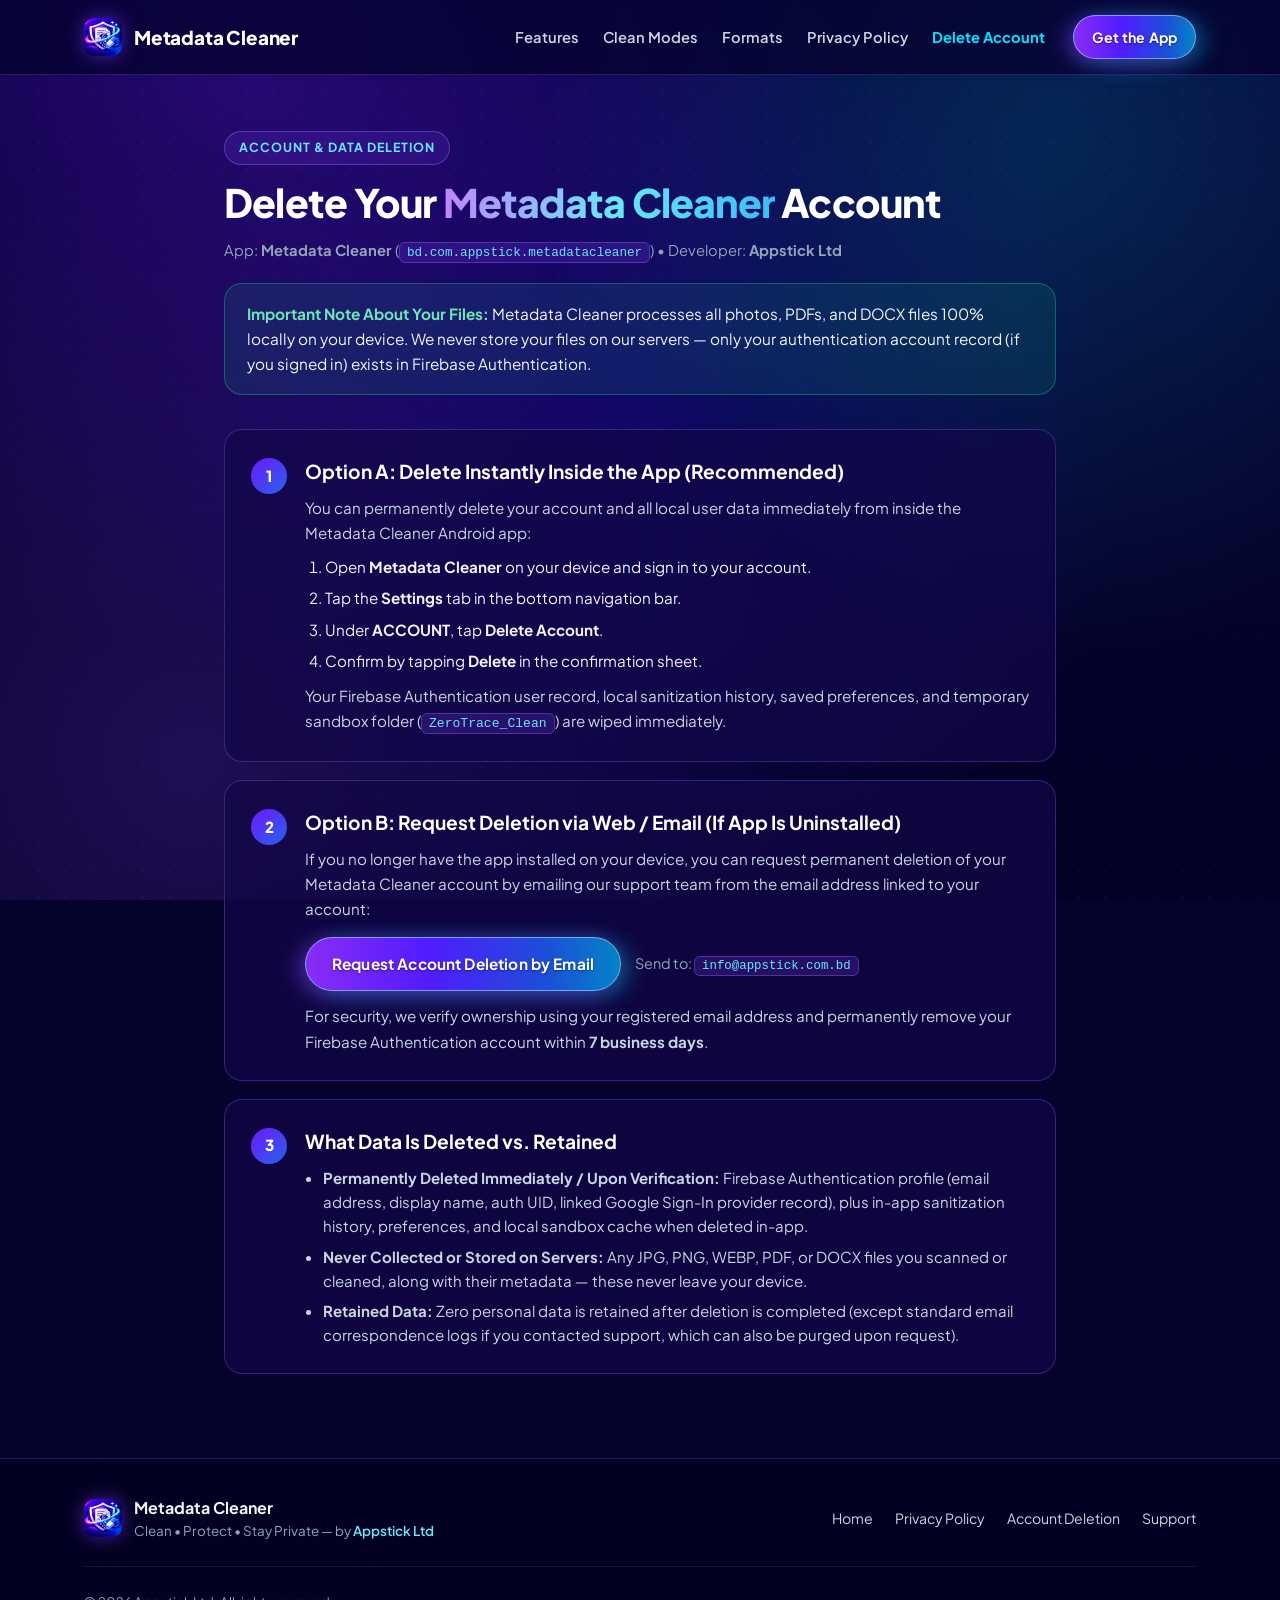
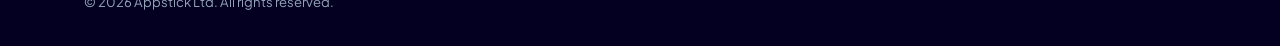
==== delete-account.html @ 5ed84d65 "feat: add privacy policy and account deletion pages to frontend" ====
<!DOCTYPE html>
<html lang="en">

<head>
  <meta charset="UTF-8" />
  <meta name="viewport" content="width=device-width, initial-scale=1.0" />
  <title>Delete Account &amp; Data — Metadata Cleaner</title>
  <meta name="description"
    content="Instructions for permanently deleting your Metadata Cleaner (bd.com.appstick.metadatacleaner) account and associated data." />
  <meta name="theme-color" content="#05022C" />
  <link rel="icon" type="image/png" href="assets/favicon.png" />
  <link rel="preconnect" href="https://fonts.googleapis.com" />
  <link rel="preconnect" href="https://fonts.gstatic.com" crossorigin />
  <link href="https://fonts.googleapis.com/css2?family=Plus+Jakarta+Sans:wght@400;500;600;700;800&display=swap"
    rel="stylesheet" />
  <link rel="stylesheet" href="styles.css" />
</head>

<body id="top">
  <!-- Header -->
  <header class="site-header">
    <div class="container nav-wrap">
      <a href="index.html" class="brand">
        <img src="assets/logo.png" alt="Metadata Cleaner logo" class="brand-logo" width="38" height="38" />
        <span>Metadata Cleaner</span>
      </a>

      <input type="checkbox" id="nav-toggle" class="nav-toggle" aria-label="Toggle navigation menu" />
      <label for="nav-toggle" class="nav-toggle-btn" aria-label="Toggle navigation menu">
        <span></span>
        <span></span>
        <span></span>
      </label>

      <nav class="nav-menu" aria-label="Primary Navigation">
        <ul class="nav-links">
          <li><a href="index.html#features">Features</a></li>
          <li><a href="index.html#modes">Clean Modes</a></li>
          <li><a href="index.html#formats">Formats</a></li>
          <li><a href="privacy.html">Privacy Policy</a></li>
          <li><a href="delete-account.html" class="nav-active">Delete Account</a></li>
        </ul>
        <a href="index.html#download" class="btn btn-primary btn-sm">Get the App</a>
      </nav>
    </div>
  </header>

  <main class="legal-page">
    <div class="container legal-container">
      <div class="legal-hero">
        <span class="eyebrow">Account &amp; Data Deletion</span>
        <h1 class="section-title">Delete Your <span class="text-gradient">Metadata Cleaner</span> Account</h1>
        <p class="legal-meta">
          App: <strong>Metadata Cleaner</strong> (<code>bd.com.appstick.metadatacleaner</code>) &bull; Developer: <strong>Appstick Ltd</strong>
        </p>
        <div class="legal-highlight">
          <strong>Important Note About Your Files:</strong>
          Metadata Cleaner processes all photos, PDFs, and DOCX files 100% locally on your device. We never store your files on our servers &mdash; only your authentication account record (if you signed in) exists in Firebase Authentication.
        </div>
      </div>

      <div class="legal-sections">
        <article class="legal-card">
          <div class="legal-num">1</div>
          <div>
            <h2>Option A: Delete Instantly Inside the App (Recommended)</h2>
            <p>You can permanently delete your account and all local user data immediately from inside the Metadata Cleaner Android app:</p>
            <ol class="legal-steps">
              <li>Open <strong>Metadata Cleaner</strong> on your device and sign in to your account.</li>
              <li>Tap the <strong>Settings</strong> tab in the bottom navigation bar.</li>
              <li>Under <strong>ACCOUNT</strong>, tap <strong>Delete Account</strong>.</li>
              <li>Confirm by tapping <strong>Delete</strong> in the confirmation sheet.</li>
            </ol>
            <p style="margin-top: 10px;">
              Your Firebase Authentication user record, local sanitization history, saved preferences, and temporary sandbox folder (<code>ZeroTrace_Clean</code>) are wiped immediately.
            </p>
          </div>
        </article>

        <article class="legal-card">
          <div class="legal-num">2</div>
          <div>
            <h2>Option B: Request Deletion via Web / Email (If App Is Uninstalled)</h2>
            <p>
              If you no longer have the app installed on your device, you can request permanent deletion of your Metadata Cleaner account by emailing our support team from the email address linked to your account:
            </p>
            <div class="legal-action-row">
              <a href="mailto:info@appstick.com.bd?subject=Account%20Deletion%20Request%20-%20Metadata%20Cleaner&body=Hello%20Appstick%20Support%2C%0A%0APlease%20permanently%20delete%20my%20Metadata%20Cleaner%20account%20associated%20with%20this%20email%20address.%0A%0ASign-in%20method%20(Email%20%2F%20Google)%3A%20%0ARegistered%20Email%3A%20"
                class="btn btn-primary">
                Request Account Deletion by Email
              </a>
              <span class="legal-email-note">Send to: <code>info@appstick.com.bd</code></span>
            </div>
            <p style="margin-top: 12px;">
              For security, we verify ownership using your registered email address and permanently remove your Firebase Authentication account within <strong>7 business days</strong>.
            </p>
          </div>
        </article>

        <article class="legal-card">
          <div class="legal-num">3</div>
          <div>
            <h2>What Data Is Deleted vs. Retained</h2>
            <ul class="legal-list">
              <li><strong>Permanently Deleted Immediately / Upon Verification:</strong> Firebase Authentication profile (email address, display name, auth UID, linked Google Sign-In provider record), plus in-app sanitization history, preferences, and local sandbox cache when deleted in-app.</li>
              <li><strong>Never Collected or Stored on Servers:</strong> Any JPG, PNG, WEBP, PDF, or DOCX files you scanned or cleaned, along with their metadata &mdash; these never leave your device.</li>
              <li><strong>Retained Data:</strong> Zero personal data is retained after deletion is completed (except standard email correspondence logs if you contacted support, which can also be purged upon request).</li>
            </ul>
          </div>
        </article>
      </div>
    </div>
  </main>

  <footer class="site-footer">
    <div class="container">
      <div class="footer-wrap">
        <div class="footer-brand">
          <img src="assets/logo.png" alt="Metadata Cleaner logo" class="brand-logo" width="34" height="34" />
          <div>
            <strong>Metadata Cleaner</strong>
            <p>
              Clean &bull; Protect &bull; Stay Private &mdash; by
              <a href="https://appstick.com.bd/" target="_blank" rel="noopener noreferrer">Appstick Ltd</a>
            </p>
          </div>
        </div>

        <ul class="footer-links">
          <li><a href="index.html">Home</a></li>
          <li><a href="privacy.html">Privacy Policy</a></li>
          <li><a href="delete-account.html">Account Deletion</a></li>
          <li><a href="mailto:info@appstick.com.bd">Support</a></li>
        </ul>
      </div>

      <div class="footer-company">
        <p class="footer-copy">&copy; 2026 Appstick Ltd. All rights reserved.</p>
      </div>
    </div>
  </footer>
</body>

</html>
---- styles.css ----
/* ==========================================================================
   Metadata Cleaner Landing Page Stylesheet
   Pure CSS3 (No Frameworks, No JavaScript)
   Palette matched to Metadata Cleaner App (AppColors)
   ========================================================================== */

/* 1. Design Tokens & Base Reset
   -------------------------------------------------------------------------- */
:root {
  /* Cyber Royal Backdrop */
  --bg-deep: #05022c;
  --bg-edge: #040130;
  --bg-mid: #090256;
  --bg-radial: #140788;

  /* Glass Surfaces & Borders */
  --surface-card: rgba(18, 8, 72, 0.72);
  --surface-card-strong: rgba(24, 11, 88, 0.88);
  --surface-pill: rgba(11, 6, 51, 0.86);
  --border-subtle: rgba(139, 120, 255, 0.28);
  --border-glow: rgba(0, 229, 255, 0.42);

  /* Brand Accents */
  --violet: #7c3aed;
  --electric-violet: #6e18fd;
  --electric-indigo: #4b09e8;
  --electric-blue: #2563eb;
  --neon-cyan: #00e5ff;
  --sky-cyan: #38bdf8;
  --cyan-light: #67e8f9;
  --lavender: #a78bfa;
  --lavender-soft: #b4c6fc;

  /* Semantic Status */
  --emerald: #10b981;
  --amber: #f59e0b;
  --rose: #f43f5e;

  /* Text */
  --text-white: #ffffff;
  --text-light: #f1f5f9;
  --text-muted: #cbd5e1;
  --text-dim: #94a3b8;

  /* Sizing & Radii */
  --container-max: 1160px;
  --radius-sm: 12px;
  --radius-md: 18px;
  --radius-lg: 24px;
  --radius-pill: 999px;
}

*,
*::before,
*::after {
  box-sizing: border-box;
  margin: 0;
  padding: 0;
}

html {
  scroll-behavior: smooth;
  scroll-padding-top: 88px;
}

body {
  font-family: 'Plus Jakarta Sans', 'Inter', system-ui, -apple-system, 'Segoe UI', Roboto, sans-serif;
  color: var(--text-light);
  background-color: var(--bg-deep);
  background-image:
    radial-gradient(circle at 20% 8%, rgba(110, 24, 253, 0.30) 0%, transparent 45%),
    radial-gradient(circle at 82% 16%, rgba(0, 229, 255, 0.16) 0%, transparent 40%),
    radial-gradient(circle at 50% 48%, rgba(20, 7, 136, 0.55) 0%, transparent 62%),
    radial-gradient(circle at 15% 85%, rgba(124, 58, 237, 0.22) 0%, transparent 45%),
    linear-gradient(180deg, #060238 0%, #05022c 55%, #040126 100%);
  background-attachment: fixed;
  line-height: 1.6;
  overflow-x: hidden;
  -webkit-font-smoothing: antialiased;
}

/* Subtle cyber dot-matrix texture matching the Flutter Splash & Home screens */
body::before {
  content: '';
  position: fixed;
  inset: 0;
  background-image: radial-gradient(rgba(167, 139, 250, 0.14) 1px, transparent 1px);
  background-size: 26px 26px;
  mask-image: linear-gradient(180deg, rgba(0, 0, 0, 0.55) 0%, rgba(0, 0, 0, 0.15) 60%, rgba(0, 0, 0, 0.45) 100%);
  pointer-events: none;
  z-index: -1;
}

img {
  max-width: 100%;
  height: auto;
  display: block;
}

a {
  color: inherit;
  text-decoration: none;
}

ul {
  list-style: none;
}

/* 2. Layout Utilities & Typography
   -------------------------------------------------------------------------- */
.container {
  width: 100%;
  max-width: var(--container-max);
  margin: 0 auto;
  padding: 0 24px;
}

.section {
  padding: 84px 0;
  position: relative;
}

.section--compact {
  padding: 56px 0;
}

.section-header {
  text-align: center;
  max-width: 680px;
  margin: 0 auto 48px;
}

.eyebrow {
  display: inline-flex;
  align-items: center;
  gap: 8px;
  padding: 6px 14px;
  border-radius: var(--radius-pill);
  background: rgba(124, 58, 237, 0.18);
  border: 1px solid rgba(167, 139, 250, 0.35);
  color: var(--cyan-light);
  font-size: 0.78rem;
  font-weight: 700;
  letter-spacing: 0.08em;
  text-transform: uppercase;
  margin-bottom: 14px;
}

.section-title {
  font-size: clamp(1.75rem, 3.2vw, 2.45rem);
  font-weight: 800;
  line-height: 1.18;
  letter-spacing: -0.02em;
  color: var(--text-white);
  margin-bottom: 14px;
}

.section-subtitle {
  font-size: 1.02rem;
  color: var(--text-muted);
  line-height: 1.65;
}

.text-gradient {
  background: linear-gradient(95deg, #c084fc 0%, #67e8f9 52%, #38bdf8 100%);
  -webkit-background-clip: text;
  background-clip: text;
  color: transparent;
}

/* Dual glowing accent pill bar matching HomeHeadlineSection */
.accent-bars {
  display: inline-flex;
  align-items: center;
  gap: 6px;
  margin-top: 16px;
}

.accent-bars span:first-child {
  width: 38px;
  height: 4px;
  border-radius: 4px;
  background: linear-gradient(90deg, #a855f7, #7c3aed);
  box-shadow: 0 0 10px rgba(168, 85, 247, 0.65);
}

.accent-bars span:last-child {
  width: 18px;
  height: 4px;
  border-radius: 4px;
  background: var(--electric-blue);
  box-shadow: 0 0 8px rgba(37, 99, 235, 0.6);
}

/* 3. Buttons & Badges
   -------------------------------------------------------------------------- */
.btn {
  display: inline-flex;
  align-items: center;
  justify-content: center;
  gap: 10px;
  padding: 14px 26px;
  border-radius: var(--radius-pill);
  font-size: 0.96rem;
  font-weight: 700;
  letter-spacing: 0.01em;
  transition: transform 0.22s ease, box-shadow 0.22s ease, border-color 0.22s ease, background 0.22s ease;
  cursor: pointer;
  white-space: nowrap;
}

.btn svg {
  width: 19px;
  height: 19px;
  flex-shrink: 0;
}

/* Signature Purple -> Blue -> Cyan glowing pill button from HomeSelectFilesButton */
.btn-primary {
  color: var(--text-white);
  background: linear-gradient(90deg, #8b2cf5 0%, #4f1cff 40%, #1d4ed8 76%, #0284c7 100%);
  border: 1.5px solid rgba(147, 197, 253, 0.72);
  text-shadow: 0 1px 2px rgba(4, 1, 48, 0.55);
  box-shadow:
    -8px 4px 22px rgba(124, 58, 237, 0.45),
    8px 4px 22px rgba(0, 229, 255, 0.35);
}

.btn-primary:hover,
.btn-primary:focus-visible {
  transform: translateY(-2px);
  box-shadow:
    -10px 6px 28px rgba(124, 58, 237, 0.62),
    10px 6px 28px rgba(0, 229, 255, 0.52);
  outline: 2px solid var(--neon-cyan);
  outline-offset: 2px;
}

.btn-secondary {
  color: var(--text-light);
  background: rgba(24, 12, 84, 0.72);
  border: 1px solid var(--border-subtle);
  backdrop-filter: blur(10px);
}

.btn-secondary:hover,
.btn-secondary:focus-visible {
  transform: translateY(-2px);
  border-color: var(--neon-cyan);
  background: rgba(34, 18, 108, 0.9);
  outline: none;
}

.btn-sm {
  padding: 10px 18px;
  font-size: 0.88rem;
}

/* 4. Header & Pure-CSS Mobile Navigation
   -------------------------------------------------------------------------- */
.site-header {
  position: sticky;
  top: 0;
  z-index: 100;
  background: rgba(6, 2, 48, 0.78);
  backdrop-filter: blur(16px);
  -webkit-backdrop-filter: blur(16px);
  border-bottom: 1px solid rgba(139, 120, 255, 0.22);
}

.nav-wrap {
  display: flex;
  align-items: center;
  justify-content: space-between;
  min-height: 74px;
  gap: 20px;
  position: relative;
}

.brand {
  display: inline-flex;
  align-items: center;
  gap: 12px;
  font-weight: 800;
  font-size: 1.18rem;
  letter-spacing: -0.01em;
  color: var(--text-white);
}

.brand-logo {
  width: 38px;
  height: 38px;
  border-radius: 10px;
  box-shadow: 0 0 18px rgba(124, 58, 237, 0.55);
}

.brand-version {
  font-size: 0.7rem;
  font-weight: 700;
  color: var(--neon-cyan);
  background: rgba(0, 229, 255, 0.10);
  border: 1px solid rgba(0, 229, 255, 0.35);
  padding: 2px 8px;
  border-radius: var(--radius-pill);
}

.nav-toggle {
  display: none;
}

.nav-toggle-btn {
  display: none;
  width: 42px;
  height: 42px;
  border-radius: 12px;
  border: 1px solid var(--border-subtle);
  background: rgba(25, 12, 86, 0.8);
  align-items: center;
  justify-content: center;
  flex-direction: column;
  gap: 5px;
  cursor: pointer;
}

.nav-toggle-btn span {
  width: 20px;
  height: 2px;
  background: var(--text-white);
  border-radius: 2px;
  transition: transform 0.25s ease, opacity 0.25s ease;
}

.nav-menu {
  display: flex;
  align-items: center;
  gap: 28px;
}

.nav-links {
  display: flex;
  align-items: center;
  gap: 24px;
}

.nav-links a {
  font-size: 0.92rem;
  font-weight: 600;
  color: var(--text-muted);
  transition: color 0.2s ease;
}

.nav-links a:hover,
.nav-links a:focus-visible {
  color: var(--neon-cyan);
  outline: none;
}

/* 5. Hero Section
   -------------------------------------------------------------------------- */
.hero {
  padding: 64px 0 72px;
  overflow: hidden;
}

.hero-grid {
  display: grid;
  grid-template-columns: 1.08fr 0.92fr;
  align-items: center;
  gap: 48px;
}

.hero-title {
  font-size: clamp(2.25rem, 4.6vw, 3.55rem);
  font-weight: 800;
  line-height: 1.12;
  letter-spacing: -0.025em;
  color: var(--text-white);
  margin-bottom: 18px;
}

.hero-subtitle {
  font-size: 1.08rem;
  color: var(--text-muted);
  max-width: 560px;
  margin-bottom: 28px;
  line-height: 1.7;
}

.hero-actions {
  display: flex;
  flex-wrap: wrap;
  align-items: center;
  gap: 14px;
}

/* Hero Visual Stage */
.hero-visual {
  position: relative;
  display: flex;
  flex-direction: column;
  align-items: center;
  justify-content: center;
  padding: 20px 10px 30px;
}

.hero-glow {
  position: absolute;
  width: 340px;
  height: 340px;
  border-radius: 50%;
  background: radial-gradient(circle, rgba(110, 24, 253, 0.55) 0%, rgba(0, 229, 255, 0.24) 45%, transparent 72%);
  filter: blur(26px);
  z-index: 0;
}

.hero-shield-img {
  position: relative;
  z-index: 2;
  width: min(100%, 420px);
  filter: drop-shadow(0 18px 36px rgba(0, 229, 255, 0.25));
  animation: float-shield 4.4s ease-in-out infinite;
}

.cyber-pedestal {
  position: relative;
  z-index: 1;
  width: 280px;
  height: 28px;
  margin-top: -18px;
  border-radius: 50%;
  background: radial-gradient(ellipse at center, rgba(0, 229, 255, 0.5) 0%, rgba(124, 58, 237, 0.32) 55%, transparent 78%);
  border: 1px solid rgba(56, 189, 248, 0.45);
  box-shadow: 0 0 30px rgba(0, 229, 255, 0.35);
}

.floating-chip {
  position: relative;
  z-index: 3;
  display: inline-flex;
  align-items: center;
  gap: 8px;
  padding: 8px 14px;
  border-radius: var(--radius-pill);
  background: rgba(11, 6, 51, 0.90);
  border: 1px solid var(--border-subtle);
  backdrop-filter: blur(12px);
  font-size: 0.78rem;
  font-weight: 700;
  color: var(--text-light);
  box-shadow: 0 10px 26px rgba(4, 1, 48, 0.65);
}

.hero-chips {
  display: flex;
  flex-wrap: wrap;
  justify-content: center;
  gap: 10px;
  margin-top: 22px;
  position: relative;
  z-index: 3;
}

.chip-dot {
  width: 8px;
  height: 8px;
  border-radius: 50%;
}

.chip-dot--cyan { background: var(--neon-cyan); box-shadow: 0 0 8px var(--neon-cyan); }
.chip-dot--emerald { background: var(--emerald); box-shadow: 0 0 8px var(--emerald); }
.chip-dot--lavender { background: var(--lavender); box-shadow: 0 0 8px var(--lavender); }

@keyframes float-shield {
  0%, 100% { transform: translateY(0); }
  50% { transform: translateY(-10px); }
}

/* 6. Before & After Inspector Showcase
   -------------------------------------------------------------------------- */
.showcase-card {
  display: grid;
  grid-template-columns: 0.95fr 1.05fr;
  align-items: center;
  gap: 42px;
  padding: 40px;
  border-radius: var(--radius-lg);
  background: linear-gradient(145deg, rgba(28, 13, 94, 0.82), rgba(11, 5, 52, 0.9));
  border: 1px solid rgba(139, 120, 255, 0.35);
  box-shadow: 0 24px 56px rgba(4, 1, 40, 0.65);
}

.showcase-media {
  text-align: center;
}

.showcase-media img {
  margin: 0 auto;
  width: min(100%, 400px);
  filter: drop-shadow(0 16px 32px rgba(124, 58, 237, 0.3));
}

.risk-list {
  display: grid;
  gap: 12px;
  margin-top: 22px;
}

.risk-row {
  display: flex;
  align-items: center;
  justify-content: space-between;
  gap: 14px;
  padding: 13px 16px;
  border-radius: var(--radius-sm);
  background: rgba(7, 3, 40, 0.72);
  border: 1px solid rgba(148, 163, 184, 0.16);
}

.risk-info strong {
  display: block;
  font-size: 0.93rem;
  color: var(--text-white);
  margin-bottom: 2px;
}

.risk-info span {
  display: block;
  font-size: 0.82rem;
  color: var(--text-dim);
}

.risk-badge {
  padding: 4px 10px;
  border-radius: var(--radius-pill);
  font-size: 0.72rem;
  font-weight: 800;
  letter-spacing: 0.04em;
  text-transform: uppercase;
  flex-shrink: 0;
}

.risk-badge--high {
  color: #fda4af;
  background: rgba(244, 63, 94, 0.16);
  border: 1px solid rgba(244, 63, 94, 0.45);
}

.risk-badge--med {
  color: #fcd34d;
  background: rgba(245, 158, 11, 0.15);
  border: 1px solid rgba(245, 158, 11, 0.45);
}

.risk-badge--clean {
  color: #6ee7b7;
  background: rgba(16, 185, 129, 0.16);
  border: 1px solid rgba(16, 185, 129, 0.45);
}

/* 7. Core Features Grid & Privacy Tools Strip
   -------------------------------------------------------------------------- */
.features-grid {
  display: grid;
  grid-template-columns: repeat(2, 1fr);
  gap: 22px;
}

.feature-card {
  padding: 28px;
  border-radius: var(--radius-md);
  background: var(--surface-card);
  border: 1px solid var(--border-subtle);
  backdrop-filter: blur(12px);
  transition: transform 0.25s ease, border-color 0.25s ease, box-shadow 0.25s ease;
  display: flex;
  gap: 18px;
  align-items: flex-start;
}

.feature-card:hover {
  transform: translateY(-4px);
}

.feature-card--violet:hover { border-color: rgba(168, 85, 247, 0.75); box-shadow: 0 14px 36px rgba(124, 58, 237, 0.25); }
.feature-card--cyan:hover   { border-color: rgba(0, 229, 255, 0.75); box-shadow: 0 14px 36px rgba(0, 229, 255, 0.20); }
.feature-card--emerald:hover{ border-color: rgba(16, 185, 129, 0.75); box-shadow: 0 14px 36px rgba(16, 185, 129, 0.20); }
.feature-card--amber:hover  { border-color: rgba(245, 158, 11, 0.75); box-shadow: 0 14px 36px rgba(245, 158, 11, 0.20); }

.feature-icon {
  width: 50px;
  height: 50px;
  border-radius: 14px;
  display: grid;
  place-items: center;
  flex-shrink: 0;
}

.feature-icon svg {
  width: 25px;
  height: 25px;
}

.feature-icon--violet  { background: rgba(124, 58, 237, 0.24); color: #c084fc; border: 1px solid rgba(168, 85, 247, 0.45); }
.feature-icon--cyan    { background: rgba(0, 229, 255, 0.16); color: var(--neon-cyan); border: 1px solid rgba(0, 229, 255, 0.45); }
.feature-icon--emerald { background: rgba(16, 185, 129, 0.18); color: #34d399; border: 1px solid rgba(16, 185, 129, 0.45); }
.feature-icon--amber   { background: rgba(245, 158, 11, 0.18); color: #fbbf24; border: 1px solid rgba(245, 158, 11, 0.45); }

.feature-card h3 {
  font-size: 1.14rem;
  font-weight: 700;
  color: var(--text-white);
  margin-bottom: 7px;
}

.feature-card p {
  font-size: 0.94rem;
  color: var(--text-muted);
  line-height: 1.6;
}

/* Built-in Privacy Tools strip */
.tools-strip {
  margin-top: 34px;
  padding: 26px 28px;
  border-radius: var(--radius-md);
  background: rgba(12, 6, 56, 0.76);
  border: 1px solid rgba(56, 189, 248, 0.28);
}

.tools-strip-title {
  font-size: 0.82rem;
  font-weight: 800;
  letter-spacing: 0.08em;
  text-transform: uppercase;
  color: var(--sky-cyan);
  margin-bottom: 16px;
  text-align: center;
}

.tools-grid {
  display: grid;
  grid-template-columns: repeat(4, 1fr);
  gap: 14px;
}

.tool-mini {
  padding: 15px 16px;
  border-radius: var(--radius-sm);
  background: rgba(25, 14, 92, 0.55);
  border: 1px solid rgba(139, 120, 255, 0.22);
}

.tool-mini strong {
  display: block;
  font-size: 0.92rem;
  color: var(--text-white);
  margin-bottom: 4px;
}

.tool-mini span {
  display: block;
  font-size: 0.82rem;
  color: var(--text-dim);
  line-height: 1.45;
}

/* 7b. App UI Preview (Mobile Device Showcase)
   -------------------------------------------------------------------------- */
.preview-grid {
  display: grid;
  grid-template-columns: repeat(2, minmax(0, 1fr));
  gap: 28px;
  max-width: 920px;
  margin: 0 auto;
}

.preview-card {
  padding: 32px 28px 28px;
  border-radius: var(--radius-lg);
  background: linear-gradient(155deg, rgba(24, 11, 88, 0.86), rgba(9, 4, 44, 0.94));
  border: 1px solid var(--border-subtle);
  display: flex;
  flex-direction: column;
  align-items: center;
  text-align: center;
  gap: 24px;
  transition: transform 0.25s ease, border-color 0.25s ease, box-shadow 0.25s ease;
}

.preview-card:hover {
  transform: translateY(-4px);
}

.preview-card--violet:hover {
  border-color: rgba(168, 85, 247, 0.72);
  box-shadow: 0 22px 48px rgba(124, 58, 237, 0.24);
}

.preview-card--cyan:hover {
  border-color: rgba(0, 229, 255, 0.72);
  box-shadow: 0 22px 48px rgba(0, 229, 255, 0.18);
}

.phone-stage {
  position: relative;
  display: flex;
  justify-content: center;
  width: 100%;
  padding-top: 4px;
}

.phone-glow {
  position: absolute;
  top: 50%;
  left: 50%;
  width: 240px;
  height: 360px;
  transform: translate(-50%, -50%);
  border-radius: 50%;
  filter: blur(36px);
  z-index: 0;
  pointer-events: none;
}

.phone-glow--violet {
  background: radial-gradient(circle, rgba(124, 58, 237, 0.45) 0%, transparent 72%);
}

.phone-glow--cyan {
  background: radial-gradient(circle, rgba(0, 229, 255, 0.35) 0%, transparent 72%);
}

.phone-frame {
  position: relative;
  z-index: 1;
  width: min(100%, 268px);
  padding: 12px 9px 10px;
  border-radius: 34px;
  background: linear-gradient(160deg, rgba(148, 163, 184, 0.28) 0%, rgba(15, 10, 48, 0.96) 38%, rgba(4, 2, 28, 0.98) 100%);
  border: 1.5px solid rgba(167, 139, 250, 0.42);
  box-shadow:
    0 24px 48px rgba(2, 1, 24, 0.8),
    inset 0 1px 0 rgba(255, 255, 255, 0.18);
}

.phone-speaker {
  width: 52px;
  height: 5px;
  margin: 0 auto 9px;
  border-radius: var(--radius-pill);
  background: rgba(148, 163, 184, 0.32);
}

.phone-screen {
  border-radius: 24px;
  overflow: hidden;
  background: #060238;
  border: 1px solid rgba(255, 255, 255, 0.08);
}

.phone-screen img {
  width: 100%;
  height: auto;
  display: block;
}

.preview-caption {
  max-width: 340px;
}

.preview-tag {
  display: inline-block;
  padding: 4px 12px;
  border-radius: var(--radius-pill);
  font-size: 0.72rem;
  font-weight: 800;
  letter-spacing: 0.06em;
  text-transform: uppercase;
  margin-bottom: 10px;
}

.preview-tag--violet {
  color: #d8b4fe;
  background: rgba(168, 85, 247, 0.16);
  border: 1px solid rgba(168, 85, 247, 0.42);
}

.preview-tag--cyan {
  color: var(--neon-cyan);
  background: rgba(0, 229, 255, 0.14);
  border: 1px solid rgba(0, 229, 255, 0.4);
}

.preview-caption h3 {
  font-size: 1.18rem;
  font-weight: 800;
  color: var(--text-white);
  margin-bottom: 6px;
}

.preview-caption p {
  font-size: 0.91rem;
  color: var(--text-muted);
  line-height: 1.55;
}

/* 8. Sanitization Modes (Wipe Mode vs Ghost Mask)
   -------------------------------------------------------------------------- */
.modes-grid {
  display: grid;
  grid-template-columns: repeat(2, 1fr);
  gap: 24px;
}

.mode-card {
  padding: 32px;
  border-radius: var(--radius-lg);
  background: var(--surface-card-strong);
  border: 1px solid var(--border-subtle);
  display: flex;
  flex-direction: column;
  gap: 16px;
}

.mode-card--wipe {
  border-color: rgba(0, 229, 255, 0.45);
  box-shadow: 0 18px 40px rgba(0, 229, 255, 0.12);
}

.mode-card--mask {
  border-color: rgba(168, 85, 247, 0.45);
  box-shadow: 0 18px 40px rgba(124, 58, 237, 0.15);
}

.mode-header {
  display: flex;
  align-items: center;
  justify-content: space-between;
  gap: 12px;
}

.mode-header h3 {
  font-size: 1.32rem;
  font-weight: 800;
  color: var(--text-white);
}

.mode-tag {
  font-size: 0.74rem;
  font-weight: 700;
  padding: 4px 11px;
  border-radius: var(--radius-pill);
  text-transform: uppercase;
  letter-spacing: 0.05em;
}

.mode-tag--cyan {
  color: var(--neon-cyan);
  background: rgba(0, 229, 255, 0.14);
  border: 1px solid rgba(0, 229, 255, 0.4);
}

.mode-tag--purple {
  color: #d8b4fe;
  background: rgba(168, 85, 247, 0.16);
  border: 1px solid rgba(168, 85, 247, 0.45);
}

.mode-card > p {
  color: var(--text-muted);
  font-size: 0.96rem;
}

.check-list {
  display: grid;
  gap: 10px;
}

.check-list li {
  display: flex;
  align-items: flex-start;
  gap: 10px;
  font-size: 0.91rem;
  color: var(--text-light);
}

.check-list svg {
  width: 18px;
  height: 18px;
  margin-top: 3px;
  color: var(--emerald);
  flex-shrink: 0;
}

.mode-note {
  margin-top: auto;
  padding: 11px 14px;
  border-radius: 10px;
  background: rgba(245, 158, 11, 0.10);
  border: 1px solid rgba(245, 158, 11, 0.35);
  color: #fde68a;
  font-size: 0.82rem;
  line-height: 1.5;
}

/* 9. Supported Formats & 3-Step Workflow
   -------------------------------------------------------------------------- */
.formats-layout {
  display: grid;
  grid-template-columns: 0.95fr 1.05fr;
  align-items: center;
  gap: 44px;
}

.formats-visual {
  display: grid;
  grid-template-columns: 1fr 1fr;
  gap: 16px;
  align-items: center;
}

.formats-visual img {
  border-radius: var(--radius-md);
  filter: drop-shadow(0 14px 28px rgba(79, 70, 229, 0.32));
}

.format-pills {
  display: flex;
  flex-wrap: wrap;
  gap: 10px;
  margin: 20px 0 12px;
}

.format-pill {
  padding: 9px 18px;
  border-radius: 12px;
  background: rgba(23, 9, 77, 0.9);
  border: 1px solid rgba(99, 102, 241, 0.55);
  color: var(--text-white);
  font-size: 0.9rem;
  font-weight: 800;
  letter-spacing: 0.05em;
}

.format-note {
  font-size: 0.84rem;
  color: var(--text-dim);
  margin-bottom: 26px;
}

.steps-list {
  display: grid;
  gap: 14px;
}

.step-item {
  display: flex;
  gap: 14px;
  align-items: flex-start;
  padding: 15px 18px;
  border-radius: var(--radius-sm);
  background: var(--surface-card);
  border: 1px solid var(--border-subtle);
}

.step-num {
  width: 30px;
  height: 30px;
  border-radius: 50%;
  background: linear-gradient(135deg, var(--electric-violet), var(--electric-blue));
  color: var(--text-white);
  font-size: 0.84rem;
  font-weight: 800;
  display: grid;
  place-items: center;
  flex-shrink: 0;
  box-shadow: 0 0 14px rgba(110, 24, 253, 0.55);
}

.step-item h4 {
  font-size: 0.98rem;
  font-weight: 700;
  color: var(--text-white);
  margin-bottom: 2px;
}

.step-item p {
  font-size: 0.88rem;
  color: var(--text-muted);
}

/* 10. Privacy Guarantee Banner
   -------------------------------------------------------------------------- */
.privacy-banner {
  padding: 44px;
  border-radius: var(--radius-lg);
  background:
    radial-gradient(circle at 88% 20%, rgba(0, 229, 255, 0.14) 0%, transparent 46%),
    linear-gradient(135deg, rgba(24, 11, 86, 0.92), rgba(9, 4, 48, 0.95));
  border: 1px solid rgba(16, 185, 129, 0.4);
  display: grid;
  grid-template-columns: 0.85fr 1.15fr;
  align-items: center;
  gap: 40px;
  box-shadow: 0 24px 60px rgba(4, 1, 42, 0.65);
}

.privacy-visuals {
  display: flex;
  justify-content: center;
}

.privacy-visuals img {
  width: min(100%, 340px);
  filter: drop-shadow(0 16px 34px rgba(0, 229, 255, 0.25));
}

.privacy-pillars {
  display: grid;
  gap: 14px;
  margin-top: 22px;
}

.pillar {
  display: flex;
  gap: 12px;
  align-items: flex-start;
}

.pillar svg {
  width: 20px;
  height: 20px;
  color: var(--emerald);
  margin-top: 3px;
  flex-shrink: 0;
}

.pillar strong {
  display: block;
  color: var(--text-white);
  font-size: 0.96rem;
}

.pillar span {
  display: block;
  color: var(--text-muted);
  font-size: 0.88rem;
}

/* 11. Pure HTML/CSS FAQ Accordion
   -------------------------------------------------------------------------- */
.faq-list {
  max-width: 820px;
  margin: 0 auto;
  display: grid;
  gap: 14px;
}

.faq-item {
  border-radius: var(--radius-md);
  background: var(--surface-card);
  border: 1px solid var(--border-subtle);
  overflow: hidden;
  transition: border-color 0.2s ease;
}

.faq-item[open] {
  border-color: rgba(0, 229, 255, 0.48);
  background: var(--surface-card-strong);
}

.faq-item summary {
  list-style: none;
  cursor: pointer;
  padding: 20px 24px;
  font-size: 1.02rem;
  font-weight: 700;
  color: var(--text-white);
  display: flex;
  align-items: center;
  justify-content: space-between;
  gap: 16px;
}

.faq-item summary::-webkit-details-marker {
  display: none;
}

.faq-item summary::after {
  content: '+';
  width: 28px;
  height: 28px;
  border-radius: 50%;
  background: rgba(124, 58, 237, 0.26);
  border: 1px solid rgba(167, 139, 250, 0.4);
  display: grid;
  place-items: center;
  font-size: 1.1rem;
  font-weight: 700;
  color: var(--cyan-light);
  flex-shrink: 0;
  transition: transform 0.2s ease;
}

.faq-item[open] summary::after {
  content: '−';
  border-color: var(--neon-cyan);
}

.faq-answer {
  padding: 0 24px 20px;
  color: var(--text-muted);
  font-size: 0.94rem;
  line-height: 1.65;
}

/* 12. Download CTA & Footer
   -------------------------------------------------------------------------- */
.cta-box {
  text-align: center;
  padding: 56px 32px;
  border-radius: var(--radius-lg);
  background:
    radial-gradient(circle at 50% 0%, rgba(124, 58, 237, 0.42) 0%, transparent 65%),
    linear-gradient(180deg, rgba(22, 9, 80, 0.92), rgba(8, 3, 42, 0.96));
  border: 1px solid rgba(167, 139, 250, 0.42);
  box-shadow: 0 24px 60px rgba(5, 2, 44, 0.75);
}

.cta-box h2 {
  font-size: clamp(1.85rem, 3.6vw, 2.6rem);
  font-weight: 800;
  color: var(--text-white);
  margin-bottom: 12px;
}

.cta-box p {
  color: var(--text-muted);
  max-width: 560px;
  margin: 0 auto 28px;
  font-size: 1.02rem;
}

.cta-buttons {
  display: flex;
  flex-wrap: wrap;
  justify-content: center;
  gap: 14px;
  margin-bottom: 18px;
}

.cta-support {
  font-size: 0.88rem;
  color: var(--text-dim);
}

.cta-support a {
  color: var(--cyan-light);
  font-weight: 600;
  text-decoration: underline;
  text-underline-offset: 3px;
}

.site-footer {
  border-top: 1px solid rgba(139, 120, 255, 0.22);
  background: rgba(4, 1, 34, 0.9);
  padding: 36px 0;
}

.footer-wrap {
  display: flex;
  flex-wrap: wrap;
  align-items: center;
  justify-content: space-between;
  gap: 20px;
}

.footer-brand {
  display: flex;
  align-items: center;
  gap: 12px;
}

.footer-brand p {
  font-size: 0.84rem;
  color: var(--text-dim);
}

.footer-brand p a {
  color: var(--cyan-light);
  font-weight: 600;
}

.footer-brand p a:hover {
  color: var(--neon-cyan);
  text-decoration: underline;
  text-underline-offset: 3px;
}

.footer-links {
  display: flex;
  flex-wrap: wrap;
  gap: 22px;
  font-size: 0.88rem;
  color: var(--text-muted);
}

.footer-links a:hover {
  color: var(--neon-cyan);
}

.footer-company {
  margin-top: 24px;
  padding-top: 20px;
  border-top: 1px solid rgba(139, 120, 255, 0.16);
  display: flex;
  flex-direction: column;
  gap: 8px;
  font-size: 0.84rem;
  color: var(--text-dim);
}

.footer-contact,
.footer-offices {
  display: flex;
  flex-wrap: wrap;
  gap: 8px 22px;
}

.footer-contact strong {
  color: var(--text-light);
}

.footer-company a {
  color: var(--cyan-light);
  transition: color 0.2s ease;
}

.footer-company a:hover {
  color: var(--neon-cyan);
  text-decoration: underline;
  text-underline-offset: 3px;
}

.footer-copy {
  margin-top: 4px;
  font-size: 0.82rem;
  color: var(--text-dim);
}

/* 12b. Legal Pages (Privacy Policy & Account Deletion)
   -------------------------------------------------------------------------- */
.nav-links a.nav-active {
  color: var(--neon-cyan);
  font-weight: 700;
}

.legal-page {
  padding: 56px 0 84px;
}

.legal-container {
  max-width: 880px;
}

.legal-hero {
  margin-bottom: 34px;
}

.legal-meta {
  margin-top: 10px;
  font-size: 0.92rem;
  color: var(--text-dim);
}

.legal-meta code,
.legal-card code {
  padding: 2px 7px;
  border-radius: 6px;
  background: rgba(124, 58, 237, 0.22);
  border: 1px solid rgba(167, 139, 250, 0.3);
  color: var(--cyan-light);
  font-size: 0.86em;
}

.legal-highlight {
  margin-top: 20px;
  padding: 18px 22px;
  border-radius: var(--radius-md);
  background: rgba(16, 185, 129, 0.12);
  border: 1px solid rgba(16, 185, 129, 0.42);
  color: var(--text-light);
  font-size: 0.96rem;
}

.legal-highlight strong {
  color: #6ee7b7;
}

.legal-sections {
  display: flex;
  flex-direction: column;
  gap: 18px;
}

.legal-card {
  display: flex;
  gap: 18px;
  padding: 26px;
  border-radius: var(--radius-md);
  background: var(--surface-card);
  border: 1px solid var(--border-subtle);
}

.legal-num {
  width: 36px;
  height: 36px;
  border-radius: 50%;
  background: linear-gradient(135deg, var(--electric-violet), var(--electric-blue));
  color: var(--text-white);
  font-weight: 800;
  font-size: 0.95rem;
  display: grid;
  place-items: center;
  flex-shrink: 0;
  margin-top: 2px;
}

.legal-card h2 {
  font-size: 1.2rem;
  font-weight: 700;
  color: var(--text-white);
  margin-bottom: 8px;
}

.legal-card p {
  color: var(--text-muted);
  font-size: 0.95rem;
  line-height: 1.65;
}

.legal-list {
  margin-top: 10px;
  padding-left: 18px;
  list-style: disc;
  color: var(--text-muted);
  font-size: 0.94rem;
  display: flex;
  flex-direction: column;
  gap: 6px;
}

.legal-steps {
  margin-top: 10px;
  padding-left: 20px;
  color: var(--text-light);
  font-size: 0.95rem;
  display: flex;
  flex-direction: column;
  gap: 7px;
}

.legal-inline-link {
  color: var(--cyan-light);
  font-weight: 600;
  text-decoration: underline;
  text-underline-offset: 3px;
}

.legal-inline-link:hover {
  color: var(--neon-cyan);
}

.legal-action-row {
  margin-top: 16px;
  display: flex;
  flex-wrap: wrap;
  align-items: center;
  gap: 14px;
}

.legal-email-note {
  font-size: 0.9rem;
  color: var(--text-dim);
}

@media (max-width: 640px) {
  .legal-card {
    flex-direction: column;
    padding: 20px;
    gap: 12px;
  }
}

/* 13. Responsive Breakpoints & Reduced Motion
   -------------------------------------------------------------------------- */
@media (max-width: 960px) {
  .hero-grid,
  .showcase-card,
  .formats-layout,
  .privacy-banner {
    grid-template-columns: 1fr;
    text-align: center;
  }

  .hero-subtitle {
    margin-left: auto;
    margin-right: auto;
  }

  .hero-actions,
  .format-pills {
    justify-content: center;
  }

  .risk-list,
  .steps-list,
  .privacy-pillars {
    text-align: left;
  }

  .tools-grid {
    grid-template-columns: repeat(2, 1fr);
  }
}

@media (max-width: 768px) {
  html {
    scroll-padding-top: 16px;
  }

  .site-header {
    position: relative;
  }

  .section {
    padding: 64px 0;
  }

  .nav-toggle {
    display: block;
    position: absolute;
    opacity: 0;
    width: 1px;
    height: 1px;
    pointer-events: none;
  }

  .nav-toggle:focus-visible + .nav-toggle-btn {
    outline: 2px solid var(--neon-cyan);
    outline-offset: 2px;
  }

  .nav-toggle-btn {
    display: inline-flex;
  }

  .nav-menu {
    position: absolute;
    top: calc(100% + 10px);
    left: 0;
    right: 0;
    flex-direction: column;
    align-items: stretch;
    gap: 14px;
    padding: 20px;
    border-radius: var(--radius-md);
    background: rgba(11, 5, 56, 0.97);
    border: 1px solid var(--border-subtle);
    box-shadow: 0 20px 44px rgba(0, 0, 0, 0.65);
    display: none;
  }

  .nav-links {
    flex-direction: column;
    align-items: flex-start;
    gap: 14px;
  }

  .nav-toggle:checked ~ .nav-menu {
    display: flex;
  }

  .nav-toggle:checked + .nav-toggle-btn span:nth-child(1) {
    transform: translateY(7px) rotate(45deg);
  }

  .nav-toggle:checked + .nav-toggle-btn span:nth-child(2) {
    opacity: 0;
  }

  .nav-toggle:checked + .nav-toggle-btn span:nth-child(3) {
    transform: translateY(-7px) rotate(-45deg);
  }

  .features-grid,
  .preview-grid,
  .modes-grid,
  .tools-grid {
    grid-template-columns: 1fr;
  }

  .showcase-card,
  .privacy-banner,
  .preview-card {
    padding: 26px 20px;
  }
}

@media (prefers-reduced-motion: reduce) {
  html {
    scroll-behavior: auto;
  }

  .hero-shield-img {
    animation: none;
  }

  .btn,
  .feature-card,
  .preview-card {
    transition: none;
  }
}
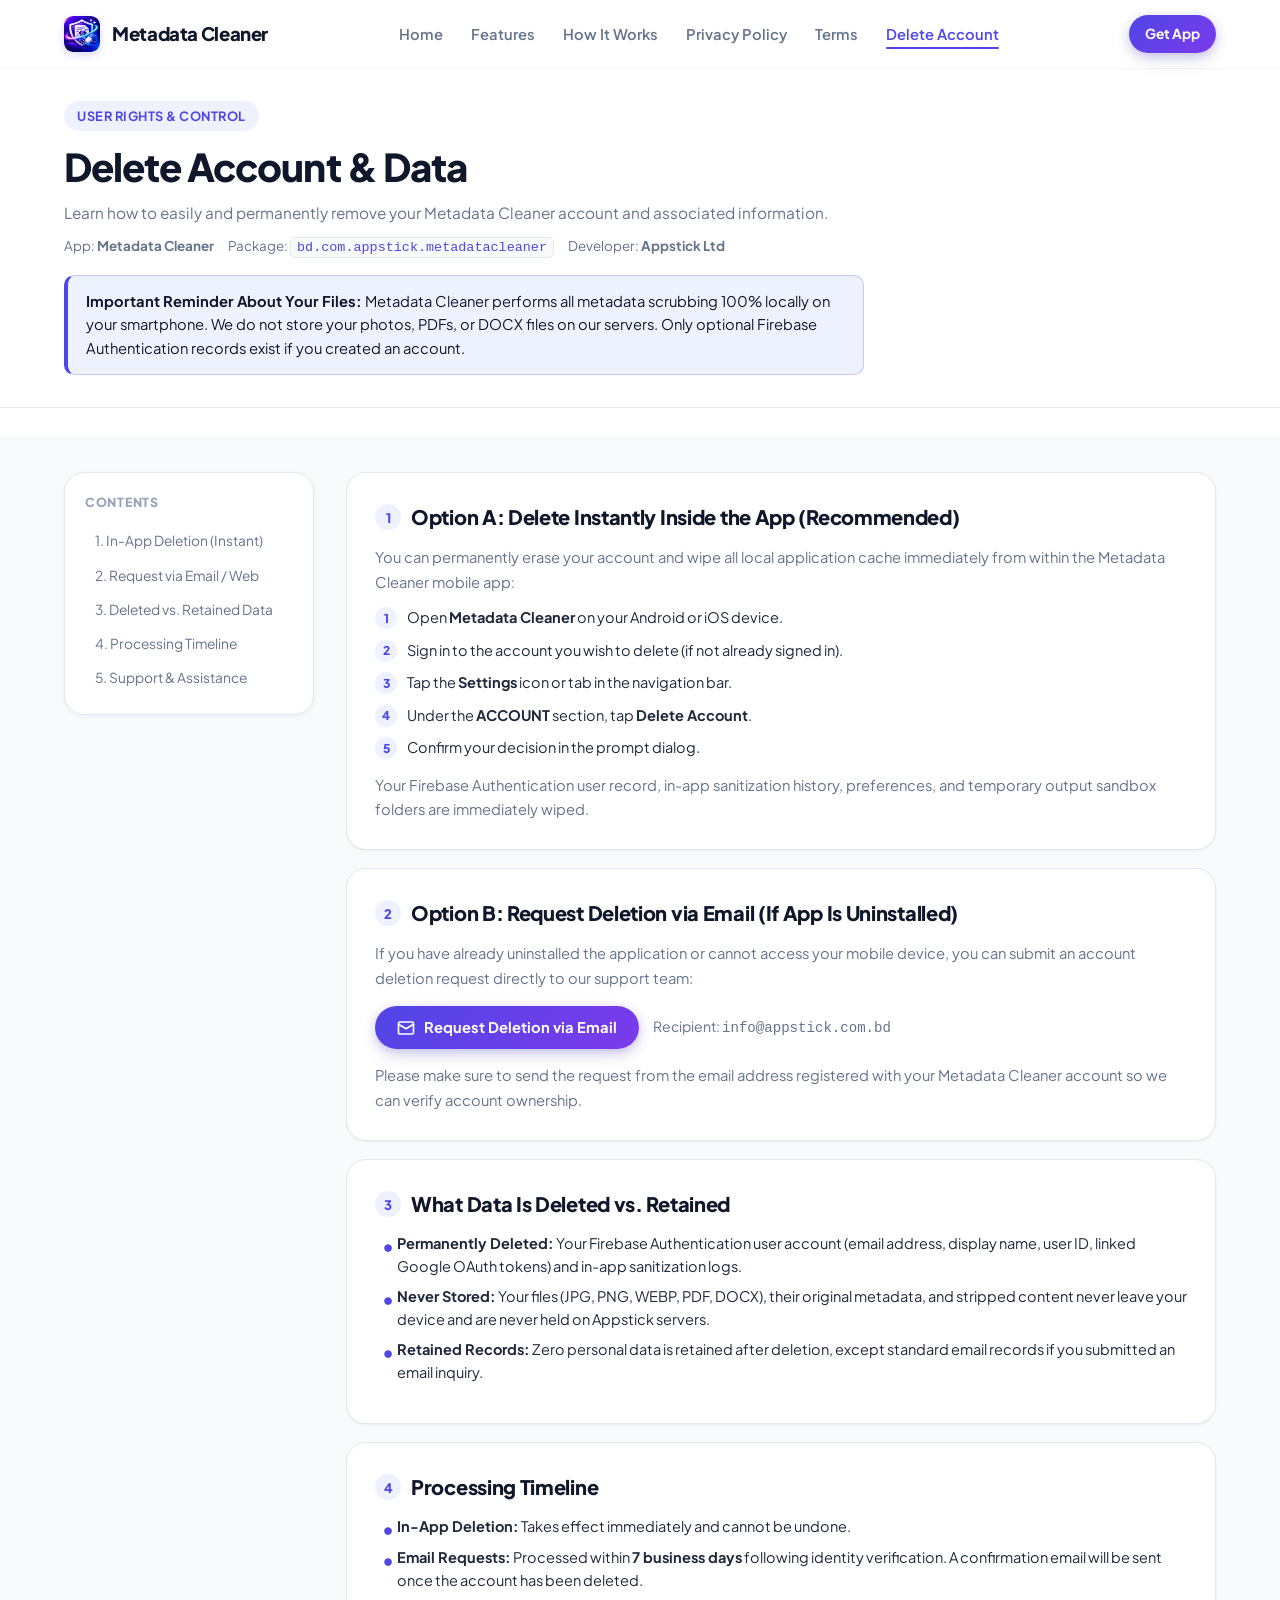
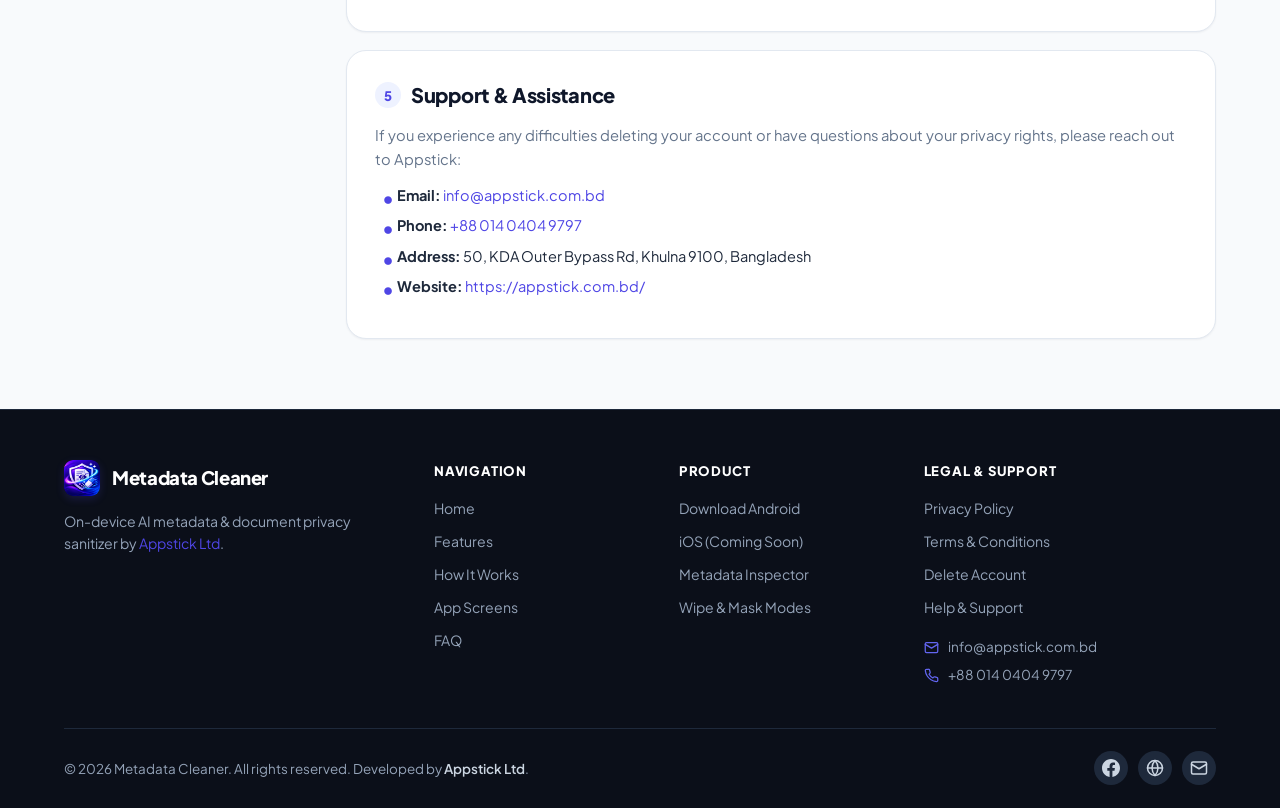
==== commit 2d96fffb: "feat: add landing page redesign, legal documents, and SVG assets" ====
--- a/delete-account.html
+++ b/delete-account.html
@@ -7,7 +7,7 @@
   <title>Delete Account &amp; Data — Metadata Cleaner</title>
   <meta name="description"
     content="Instructions for permanently deleting your Metadata Cleaner (bd.com.appstick.metadatacleaner) account and associated data." />
-  <meta name="theme-color" content="#05022C" />
+  <meta name="theme-color" content="#4F46E5" />
   <link rel="icon" type="image/png" href="assets/favicon.png" />
   <link rel="preconnect" href="https://fonts.googleapis.com" />
   <link rel="preconnect" href="https://fonts.gstatic.com" crossorigin />
@@ -17,128 +17,282 @@
 </head>
 
 <body id="top">
+
   <!-- Header -->
   <header class="site-header">
-    <div class="container nav-wrap">
-      <a href="index.html" class="brand">
-        <img src="assets/logo.png" alt="Metadata Cleaner logo" class="brand-logo" width="38" height="38" />
-        <span>Metadata Cleaner</span>
-      </a>
-
-      <input type="checkbox" id="nav-toggle" class="nav-toggle" aria-label="Toggle navigation menu" />
-      <label for="nav-toggle" class="nav-toggle-btn" aria-label="Toggle navigation menu">
-        <span></span>
-        <span></span>
-        <span></span>
-      </label>
-
-      <nav class="nav-menu" aria-label="Primary Navigation">
-        <ul class="nav-links">
-          <li><a href="index.html#features">Features</a></li>
-          <li><a href="index.html#modes">Clean Modes</a></li>
-          <li><a href="index.html#formats">Formats</a></li>
-          <li><a href="privacy.html">Privacy Policy</a></li>
-          <li><a href="delete-account.html" class="nav-active">Delete Account</a></li>
+    <div class="container">
+      <nav class="navbar" aria-label="Main Navigation">
+        <a href="index.html" class="brand-logo" aria-label="Metadata Cleaner Home">
+          <img src="assets/logo.png" alt="Metadata Cleaner Logo" class="brand-icon" width="38" height="38" />
+          <span class="brand-name">Metadata Cleaner</span>
+        </a>
+
+        <ul class="nav-menu">
+          <li><a href="index.html#top" class="nav-link">Home</a></li>
+          <li><a href="index.html#features" class="nav-link">Features</a></li>
+          <li><a href="index.html#how-it-works" class="nav-link">How It Works</a></li>
+          <li><a href="privacy.html" class="nav-link">Privacy Policy</a></li>
+          <li><a href="terms.html" class="nav-link">Terms</a></li>
+          <li><a href="delete-account.html" class="nav-link active">Delete Account</a></li>
         </ul>
-        <a href="index.html#download" class="btn btn-primary btn-sm">Get the App</a>
+
+        <div class="header-actions">
+          <a href="index.html#download" class="btn-primary btn-sm">Get App</a>
+          <button class="mobile-nav-toggle" aria-label="Toggle mobile menu">
+            <span></span>
+            <span></span>
+            <span></span>
+          </button>
+        </div>
       </nav>
     </div>
   </header>
 
+  <!-- Legal Header Banner -->
+  <div class="legal-header-banner">
+    <div class="container">
+      <div class="legal-header-content">
+        <div class="badge-tag">User Rights &amp; Control</div>
+        <h1 class="section-title">Delete Account &amp; Data</h1>
+        <p class="section-subtitle">
+          Learn how to easily and permanently remove your Metadata Cleaner account and associated information.
+        </p>
+
+        <div class="legal-meta-row">
+          <span>App: <strong>Metadata Cleaner</strong></span>
+          <span>Package: <code>bd.com.appstick.metadatacleaner</code></span>
+          <span>Developer: <strong>Appstick Ltd</strong></span>
+        </div>
+
+        <div class="legal-highlight-box">
+          <strong>Important Reminder About Your Files:</strong>
+          Metadata Cleaner performs all metadata scrubbing 100% locally on your smartphone. We do not store your photos,
+          PDFs, or DOCX files on our servers. Only optional Firebase Authentication records exist if you created an account.
+        </div>
+      </div>
+    </div>
+  </div>
+
+  <!-- Legal Main Layout -->
   <main class="legal-page">
-    <div class="container legal-container">
-      <div class="legal-hero">
-        <span class="eyebrow">Account &amp; Data Deletion</span>
-        <h1 class="section-title">Delete Your <span class="text-gradient">Metadata Cleaner</span> Account</h1>
-        <p class="legal-meta">
-          App: <strong>Metadata Cleaner</strong> (<code>bd.com.appstick.metadatacleaner</code>) &bull; Developer: <strong>Appstick Ltd</strong>
-        </p>
-        <div class="legal-highlight">
-          <strong>Important Note About Your Files:</strong>
-          Metadata Cleaner processes all photos, PDFs, and DOCX files 100% locally on your device. We never store your files on our servers &mdash; only your authentication account record (if you signed in) exists in Firebase Authentication.
-        </div>
-      </div>
-
-      <div class="legal-sections">
-        <article class="legal-card">
-          <div class="legal-num">1</div>
-          <div>
-            <h2>Option A: Delete Instantly Inside the App (Recommended)</h2>
-            <p>You can permanently delete your account and all local user data immediately from inside the Metadata Cleaner Android app:</p>
-            <ol class="legal-steps">
-              <li>Open <strong>Metadata Cleaner</strong> on your device and sign in to your account.</li>
-              <li>Tap the <strong>Settings</strong> tab in the bottom navigation bar.</li>
-              <li>Under <strong>ACCOUNT</strong>, tap <strong>Delete Account</strong>.</li>
-              <li>Confirm by tapping <strong>Delete</strong> in the confirmation sheet.</li>
+    <div class="container">
+      <div class="legal-layout">
+
+        <!-- Sticky Table of Contents -->
+        <aside class="legal-toc" aria-label="Table of Contents">
+          <h4>Contents</h4>
+          <ol>
+            <li><a href="#option-in-app">1. In-App Deletion (Instant)</a></li>
+            <li><a href="#option-email">2. Request via Email / Web</a></li>
+            <li><a href="#deleted-vs-retained">3. Deleted vs. Retained Data</a></li>
+            <li><a href="#timeline">4. Processing Timeline</a></li>
+            <li><a href="#support-contact">5. Support &amp; Assistance</a></li>
+          </ol>
+        </aside>
+
+        <!-- Legal Content Sections -->
+        <article class="legal-content">
+
+          <!-- Section 1 -->
+          <section class="legal-section-card" id="option-in-app">
+            <h2>
+              <span class="legal-num-badge">1</span>
+              Option A: Delete Instantly Inside the App (Recommended)
+            </h2>
+            <p>
+              You can permanently erase your account and wipe all local application cache immediately from within the Metadata Cleaner mobile app:
+            </p>
+            <ol class="legal-steps-list">
+              <li>Open <strong>Metadata Cleaner</strong> on your Android or iOS device.</li>
+              <li>Sign in to the account you wish to delete (if not already signed in).</li>
+              <li>Tap the <strong>Settings</strong> icon or tab in the navigation bar.</li>
+              <li>Under the <strong>ACCOUNT</strong> section, tap <strong>Delete Account</strong>.</li>
+              <li>Confirm your decision in the prompt dialog.</li>
             </ol>
-            <p style="margin-top: 10px;">
-              Your Firebase Authentication user record, local sanitization history, saved preferences, and temporary sandbox folder (<code>ZeroTrace_Clean</code>) are wiped immediately.
-            </p>
+            <p style="margin-top: 14px;">
+              Your Firebase Authentication user record, in-app sanitization history, preferences, and temporary output sandbox folders are immediately wiped.
+            </p>
+          </section>
+
+          <!-- Section 2 -->
+          <section class="legal-section-card" id="option-email">
+            <h2>
+              <span class="legal-num-badge">2</span>
+              Option B: Request Deletion via Email (If App Is Uninstalled)
+            </h2>
+            <p>
+              If you have already uninstalled the application or cannot access your mobile device, you can submit an account deletion request directly to our support team:
+            </p>
+            <div class="legal-card-action">
+              <a href="mailto:info@appstick.com.bd?subject=Account%20Deletion%20Request%20-%20Metadata%20Cleaner&body=Hello%20Appstick%20Support%2C%0A%0APlease%20permanently%20delete%20my%20Metadata%20Cleaner%20account%20associated%20with%20this%20email%20address.%0A%0ASign-in%20method%20(Email%20%2F%20Google)%3A%20%0ARegistered%20Email%3A%20"
+                class="btn-primary">
+                <svg width="18" height="18" viewBox="0 0 24 24" fill="none" stroke="currentColor" stroke-width="2.2"
+                  stroke-linecap="round" stroke-linejoin="round" aria-hidden="true">
+                  <rect x="2" y="4" width="20" height="16" rx="2" />
+                  <path d="m22 7-10 6L2 7" />
+                </svg>
+                <span>Request Deletion via Email</span>
+              </a>
+              <span style="font-size: 0.88rem; color: var(--text-muted);">Recipient: <code>info@appstick.com.bd</code></span>
+            </div>
+            <p style="margin-top: 14px;">
+              Please make sure to send the request from the email address registered with your Metadata Cleaner account so we can verify account ownership.
+            </p>
+          </section>
+
+          <!-- Section 3 -->
+          <section class="legal-section-card" id="deleted-vs-retained">
+            <h2>
+              <span class="legal-num-badge">3</span>
+              What Data Is Deleted vs. Retained
+            </h2>
+            <ul class="legal-list">
+              <li><strong>Permanently Deleted:</strong> Your Firebase Authentication user account (email address, display name, user ID, linked Google OAuth tokens) and in-app sanitization logs.</li>
+              <li><strong>Never Stored:</strong> Your files (JPG, PNG, WEBP, PDF, DOCX), their original metadata, and stripped content never leave your device and are never held on Appstick servers.</li>
+              <li><strong>Retained Records:</strong> Zero personal data is retained after deletion, except standard email records if you submitted an email inquiry.</li>
+            </ul>
+          </section>
+
+          <!-- Section 4 -->
+          <section class="legal-section-card" id="timeline">
+            <h2>
+              <span class="legal-num-badge">4</span>
+              Processing Timeline
+            </h2>
+            <ul class="legal-list">
+              <li><strong>In-App Deletion:</strong> Takes effect immediately and cannot be undone.</li>
+              <li><strong>Email Requests:</strong> Processed within <strong>7 business days</strong> following identity verification. A confirmation email will be sent once the account has been deleted.</li>
+            </ul>
+          </section>
+
+          <!-- Section 5 -->
+          <section class="legal-section-card" id="support-contact">
+            <h2>
+              <span class="legal-num-badge">5</span>
+              Support &amp; Assistance
+            </h2>
+            <p>
+              If you experience any difficulties deleting your account or have questions about your privacy rights, please reach out to Appstick:
+            </p>
+            <ul class="legal-list">
+              <li><strong>Email:</strong> <a href="mailto:info@appstick.com.bd">info@appstick.com.bd</a></li>
+              <li><strong>Phone:</strong> <a href="tel:+8801404049797">+88 014 0404 9797</a></li>
+              <li><strong>Address:</strong> 50, KDA Outer Bypass Rd, Khulna 9100, Bangladesh</li>
+              <li><strong>Website:</strong> <a href="https://appstick.com.bd/" target="_blank" rel="noopener noreferrer">https://appstick.com.bd/</a></li>
+            </ul>
+          </section>
+
+        </article>
+      </div>
+    </div>
+  </main>
+
+  <!-- Footer -->
+  <footer class="site-footer">
+    <div class="container">
+      <div class="footer-top">
+        <div class="footer-brand">
+          <a href="index.html#top" class="brand-logo">
+            <img src="assets/logo.png" alt="Metadata Cleaner Logo" class="brand-icon" width="34" height="34" />
+            <span class="brand-name">Metadata Cleaner</span>
+          </a>
+          <p>
+            On-device AI metadata &amp; document privacy sanitizer by
+            <a href="https://appstick.com.bd/" target="_blank" rel="noopener noreferrer">Appstick Ltd</a>.
+          </p>
+        </div>
+
+        <div class="footer-col">
+          <h4>Navigation</h4>
+          <ul class="footer-links">
+            <li><a href="index.html#top">Home</a></li>
+            <li><a href="index.html#features">Features</a></li>
+            <li><a href="index.html#how-it-works">How It Works</a></li>
+            <li><a href="index.html#screens">App Screens</a></li>
+            <li><a href="index.html#faq">FAQ</a></li>
+          </ul>
+        </div>
+
+        <div class="footer-col">
+          <h4>Product</h4>
+          <ul class="footer-links">
+            <li><a href="index.html#download">Download Android</a></li>
+            <li><a href="index.html#download">iOS (Coming Soon)</a></li>
+            <li><a href="index.html#inspector">Metadata Inspector</a></li>
+            <li><a href="index.html#modes">Wipe &amp; Mask Modes</a></li>
+          </ul>
+        </div>
+
+        <div class="footer-col">
+          <h4>Legal &amp; Support</h4>
+          <ul class="footer-links">
+            <li><a href="privacy.html">Privacy Policy</a></li>
+            <li><a href="terms.html">Terms &amp; Conditions</a></li>
+            <li><a href="delete-account.html">Delete Account</a></li>
+            <li><a href="mailto:info@appstick.com.bd">Help &amp; Support</a></li>
+          </ul>
+          <div style="margin-top: 18px;">
+            <div class="footer-contact-item">
+              <svg viewBox="0 0 24 24" fill="none" stroke="currentColor" stroke-width="2" stroke-linecap="round"
+                stroke-linejoin="round" aria-hidden="true">
+                <rect x="2" y="4" width="20" height="16" rx="2" />
+                <path d="m22 7-10 6L2 7" />
+              </svg>
+              <a href="mailto:info@appstick.com.bd">info@appstick.com.bd</a>
+            </div>
+            <div class="footer-contact-item">
+              <svg viewBox="0 0 24 24" fill="none" stroke="currentColor" stroke-width="2" stroke-linecap="round"
+                stroke-linejoin="round" aria-hidden="true">
+                <path
+                  d="M22 16.92v3a2 2 0 0 1-2.18 2 19.79 19.79 0 0 1-8.63-3.07 19.5 19.5 0 0 1-6-6 19.79 19.79 0 0 1-3.07-8.67A2 2 0 0 1 4.11 2h3a2 2 0 0 1 2 1.72 12.84 12.84 0 0 0 .7 2.81 2 2 0 0 1-.45 2.11L8.09 9.91a16 16 0 0 0 6 6l1.27-1.27a2 2 0 0 1 2.11-.45 12.84 12.84 0 0 0 2.81.7A2 2 0 0 1 22 16.92z" />
+              </svg>
+              <a href="tel:+8801404049797">+88 014 0404 9797</a>
+            </div>
           </div>
-        </article>
-
-        <article class="legal-card">
-          <div class="legal-num">2</div>
-          <div>
-            <h2>Option B: Request Deletion via Web / Email (If App Is Uninstalled)</h2>
-            <p>
-              If you no longer have the app installed on your device, you can request permanent deletion of your Metadata Cleaner account by emailing our support team from the email address linked to your account:
-            </p>
-            <div class="legal-action-row">
-              <a href="mailto:info@appstick.com.bd?subject=Account%20Deletion%20Request%20-%20Metadata%20Cleaner&body=Hello%20Appstick%20Support%2C%0A%0APlease%20permanently%20delete%20my%20Metadata%20Cleaner%20account%20associated%20with%20this%20email%20address.%0A%0ASign-in%20method%20(Email%20%2F%20Google)%3A%20%0ARegistered%20Email%3A%20"
-                class="btn btn-primary">
-                Request Account Deletion by Email
-              </a>
-              <span class="legal-email-note">Send to: <code>info@appstick.com.bd</code></span>
-            </div>
-            <p style="margin-top: 12px;">
-              For security, we verify ownership using your registered email address and permanently remove your Firebase Authentication account within <strong>7 business days</strong>.
-            </p>
-          </div>
-        </article>
-
-        <article class="legal-card">
-          <div class="legal-num">3</div>
-          <div>
-            <h2>What Data Is Deleted vs. Retained</h2>
-            <ul class="legal-list">
-              <li><strong>Permanently Deleted Immediately / Upon Verification:</strong> Firebase Authentication profile (email address, display name, auth UID, linked Google Sign-In provider record), plus in-app sanitization history, preferences, and local sandbox cache when deleted in-app.</li>
-              <li><strong>Never Collected or Stored on Servers:</strong> Any JPG, PNG, WEBP, PDF, or DOCX files you scanned or cleaned, along with their metadata &mdash; these never leave your device.</li>
-              <li><strong>Retained Data:</strong> Zero personal data is retained after deletion is completed (except standard email correspondence logs if you contacted support, which can also be purged upon request).</li>
-            </ul>
-          </div>
-        </article>
-      </div>
-    </div>
-  </main>
-
-  <footer class="site-footer">
-    <div class="container">
-      <div class="footer-wrap">
-        <div class="footer-brand">
-          <img src="assets/logo.png" alt="Metadata Cleaner logo" class="brand-logo" width="34" height="34" />
-          <div>
-            <strong>Metadata Cleaner</strong>
-            <p>
-              Clean &bull; Protect &bull; Stay Private &mdash; by
-              <a href="https://appstick.com.bd/" target="_blank" rel="noopener noreferrer">Appstick Ltd</a>
-            </p>
-          </div>
-        </div>
-
-        <ul class="footer-links">
-          <li><a href="index.html">Home</a></li>
-          <li><a href="privacy.html">Privacy Policy</a></li>
-          <li><a href="delete-account.html">Account Deletion</a></li>
-          <li><a href="mailto:info@appstick.com.bd">Support</a></li>
-        </ul>
-      </div>
-
-      <div class="footer-company">
-        <p class="footer-copy">&copy; 2026 Appstick Ltd. All rights reserved.</p>
+        </div>
+      </div>
+
+      <div class="footer-bottom">
+        <p>&copy; 2026 Metadata Cleaner. All rights reserved. Developed by <a href="https://appstick.com.bd/"
+            target="_blank" rel="noopener noreferrer">Appstick Ltd</a>.</p>
+
+        <div class="footer-socials">
+          <a href="https://facebook.com/appstick.com.bd" target="_blank" rel="noopener noreferrer" class="social-link"
+            aria-label="Facebook">
+            <svg width="18" height="18" viewBox="0 0 24 24" fill="currentColor">
+              <path
+                d="M24 12.073C24 5.405 18.627 0 12 0S0 5.405 0 12.073C0 18.1 4.388 23.094 10.125 24v-8.437H7.078v-3.49h3.047V9.413c0-3.025 1.792-4.697 4.533-4.697 1.312 0 2.686.236 2.686.236v2.971H15.83c-1.491 0-1.956.93-1.956 1.886v2.264h3.328l-.532 3.49h-2.796V24C19.612 23.094 24 18.1 24 12.073z" />
+            </svg>
+          </a>
+          <a href="https://appstick.com.bd/" target="_blank" rel="noopener noreferrer" class="social-link"
+            aria-label="Appstick Website">
+            <svg width="18" height="18" viewBox="0 0 24 24" fill="none" stroke="currentColor" stroke-width="2"
+              stroke-linecap="round" stroke-linejoin="round">
+              <circle cx="12" cy="12" r="10" />
+              <line x1="2" y1="12" x2="22" y2="12" />
+              <path d="M12 2a15.3 15.3 0 0 1 4 10 15.3 15.3 0 0 1-4 10 15.3 15.3 0 0 1-4-10 15.3 15.3 0 0 1 4-10z" />
+            </svg>
+          </a>
+          <a href="mailto:info@appstick.com.bd" class="social-link" aria-label="Email Support">
+            <svg width="18" height="18" viewBox="0 0 24 24" fill="none" stroke="currentColor" stroke-width="2"
+              stroke-linecap="round" stroke-linejoin="round">
+              <rect x="2" y="4" width="20" height="16" rx="2" />
+              <path d="m22 7-10 6L2 7" />
+            </svg>
+          </a>
+        </div>
       </div>
     </div>
   </footer>
+
+  <button id="back-to-top" class="back-to-top" aria-label="Back to top">
+    <svg width="20" height="20" viewBox="0 0 24 24" fill="none" stroke="currentColor" stroke-width="2.5"
+      stroke-linecap="round" stroke-linejoin="round">
+      <polyline points="18 15 12 9 6 15" />
+    </svg>
+  </button>
+
+  <script src="script.js"></script>
 </body>
 
 </html>
--- a/styles.css
+++ b/styles.css
@@ -1,58 +1,81 @@
 /* ==========================================================================
-   Metadata Cleaner Landing Page Stylesheet
-   Pure CSS3 (No Frameworks, No JavaScript)
-   Palette matched to Metadata Cleaner App (AppColors)
+   METADATA CLEANER - MODERN & CLEAN STYLESHEET
+   Clean, light-themed, high-conversion, mobile-responsive
+   Tight, balanced spacing inspired by Habitly & Appstick Design System
    ========================================================================== */
 
-/* 1. Design Tokens & Base Reset
-   -------------------------------------------------------------------------- */
 :root {
-  /* Cyber Royal Backdrop */
-  --bg-deep: #05022c;
-  --bg-edge: #040130;
-  --bg-mid: #090256;
-  --bg-radial: #140788;
-
-  /* Glass Surfaces & Borders */
-  --surface-card: rgba(18, 8, 72, 0.72);
-  --surface-card-strong: rgba(24, 11, 88, 0.88);
-  --surface-pill: rgba(11, 6, 51, 0.86);
-  --border-subtle: rgba(139, 120, 255, 0.28);
-  --border-glow: rgba(0, 229, 255, 0.42);
-
-  /* Brand Accents */
-  --violet: #7c3aed;
-  --electric-violet: #6e18fd;
-  --electric-indigo: #4b09e8;
-  --electric-blue: #2563eb;
-  --neon-cyan: #00e5ff;
-  --sky-cyan: #38bdf8;
-  --cyan-light: #67e8f9;
-  --lavender: #a78bfa;
-  --lavender-soft: #b4c6fc;
-
-  /* Semantic Status */
-  --emerald: #10b981;
-  --amber: #f59e0b;
-  --rose: #f43f5e;
-
-  /* Text */
-  --text-white: #ffffff;
-  --text-light: #f1f5f9;
-  --text-muted: #cbd5e1;
-  --text-dim: #94a3b8;
-
-  /* Sizing & Radii */
-  --container-max: 1160px;
-  --radius-sm: 12px;
-  --radius-md: 18px;
-  --radius-lg: 24px;
-  --radius-pill: 999px;
-}
-
-*,
-*::before,
-*::after {
+  /* Brand Primary Colors (Modern Royal Indigo / Electric Violet) */
+  --primary: #4F46E5;
+  --primary-hover: #4338CA;
+  --primary-light: #6366F1;
+  --primary-dark: #3730A3;
+  --primary-subtle: #EEF2FF;
+  --primary-tint: #F5F7FF;
+  --primary-gradient: linear-gradient(135deg, #4F46E5 0%, #7C3AED 100%);
+  --primary-glow: rgba(79, 70, 229, 0.28);
+  --primary-glow-soft: rgba(79, 70, 229, 0.12);
+
+  /* Accents */
+  --accent-cyan: #06B6D4;
+  --accent-cyan-bg: #ECFEFF;
+  --accent-emerald: #10B981;
+  --accent-emerald-bg: #ECFDF5;
+  --accent-amber: #F59E0B;
+  --accent-amber-bg: #FFFBEB;
+  --accent-purple: #8B5CF6;
+  --accent-purple-bg: #F5F3FF;
+  --accent-rose: #EF4444;
+  --accent-rose-bg: #FEF2F2;
+
+  /* Neutrals (Clean Light Mode) */
+  --bg-body: #FFFFFF;
+  --bg-alt: #F8FAFC;
+  --bg-card: #FFFFFF;
+  --bg-card-hover: #FBFDFF;
+  --bg-nav: rgba(255, 255, 255, 0.94);
+
+  --text-main: #1E293B;
+  --text-heading: #0F172A;
+  --text-muted: #64748B;
+  --text-light: #94A3B8;
+  --text-white: #FFFFFF;
+
+  --border-color: #E2E8F0;
+  --border-light: #F1F5F9;
+  --border-primary: rgba(79, 70, 229, 0.22);
+
+  /* Shadows */
+  --shadow-xs: 0 1px 2px rgba(15, 23, 42, 0.05);
+  --shadow-sm: 0 2px 6px rgba(15, 23, 42, 0.04), 0 1px 3px rgba(15, 23, 42, 0.02);
+  --shadow-md: 0 10px 24px -4px rgba(15, 23, 42, 0.08), 0 4px 6px -2px rgba(15, 23, 42, 0.03);
+  --shadow-lg: 0 18px 40px -10px rgba(79, 70, 229, 0.14), 0 8px 16px -4px rgba(15, 23, 42, 0.03);
+  --shadow-float: 0 20px 40px -10px rgba(15, 23, 42, 0.12), 0 10px 20px -6px rgba(79, 70, 229, 0.15);
+  --shadow-phone: 0 28px 65px -15px rgba(15, 23, 42, 0.30), 0 12px 28px -10px rgba(79, 70, 229, 0.20);
+
+  /* Typography */
+  --font-main: 'Plus Jakarta Sans', system-ui, -apple-system, BlinkMacSystemFont, 'Segoe UI', Roboto, sans-serif;
+
+  /* Layout */
+  --container-max: 1200px;
+  --radius-xs: 6px;
+  --radius-sm: 10px;
+  --radius-md: 14px;
+  --radius-lg: 20px;
+  --radius-xl: 26px;
+  --radius-full: 9999px;
+
+  /* Transitions */
+  --transition-fast: 0.2s cubic-bezier(0.16, 1, 0.3, 1);
+  --transition-base: 0.3s cubic-bezier(0.16, 1, 0.3, 1);
+  --transition-smooth: 0.5s cubic-bezier(0.16, 1, 0.3, 1);
+}
+
+/* ==========================================================================
+   Base & Reset
+   ========================================================================== */
+
+*, *::before, *::after {
   box-sizing: border-box;
   margin: 0;
   padding: 0;
@@ -60,54 +83,47 @@
 
 html {
   scroll-behavior: smooth;
-  scroll-padding-top: 88px;
+  font-size: 16px;
+  -webkit-text-size-adjust: 100%;
 }
 
 body {
-  font-family: 'Plus Jakarta Sans', 'Inter', system-ui, -apple-system, 'Segoe UI', Roboto, sans-serif;
-  color: var(--text-light);
-  background-color: var(--bg-deep);
-  background-image:
-    radial-gradient(circle at 20% 8%, rgba(110, 24, 253, 0.30) 0%, transparent 45%),
-    radial-gradient(circle at 82% 16%, rgba(0, 229, 255, 0.16) 0%, transparent 40%),
-    radial-gradient(circle at 50% 48%, rgba(20, 7, 136, 0.55) 0%, transparent 62%),
-    radial-gradient(circle at 15% 85%, rgba(124, 58, 237, 0.22) 0%, transparent 45%),
-    linear-gradient(180deg, #060238 0%, #05022c 55%, #040126 100%);
-  background-attachment: fixed;
+  font-family: var(--font-main);
+  background-color: var(--bg-body);
+  color: var(--text-main);
   line-height: 1.6;
+  font-size: 0.98rem;
   overflow-x: hidden;
   -webkit-font-smoothing: antialiased;
-}
-
-/* Subtle cyber dot-matrix texture matching the Flutter Splash & Home screens */
-body::before {
-  content: '';
-  position: fixed;
-  inset: 0;
-  background-image: radial-gradient(rgba(167, 139, 250, 0.14) 1px, transparent 1px);
-  background-size: 26px 26px;
-  mask-image: linear-gradient(180deg, rgba(0, 0, 0, 0.55) 0%, rgba(0, 0, 0, 0.15) 60%, rgba(0, 0, 0, 0.45) 100%);
-  pointer-events: none;
-  z-index: -1;
-}
-
-img {
+  -moz-osx-font-smoothing: grayscale;
+}
+
+img, svg {
+  display: block;
   max-width: 100%;
-  height: auto;
-  display: block;
 }
 
 a {
-  color: inherit;
+  color: var(--primary);
   text-decoration: none;
-}
-
-ul {
+  transition: color var(--transition-fast);
+}
+
+a:hover {
+  color: var(--primary-hover);
+}
+
+ul, ol {
   list-style: none;
 }
 
-/* 2. Layout Utilities & Typography
-   -------------------------------------------------------------------------- */
+button {
+  font-family: inherit;
+  border: none;
+  background: none;
+  cursor: pointer;
+}
+
 .container {
   width: 100%;
   max-width: var(--container-max);
@@ -115,219 +131,119 @@
   padding: 0 24px;
 }
 
-.section {
-  padding: 84px 0;
-  position: relative;
-}
-
-.section--compact {
-  padding: 56px 0;
-}
-
+/* Compact, well-balanced Section Padding (Reduced from 88px to 52px) */
+.section-padding {
+  padding: 52px 0;
+}
+
+.section-alt {
+  background-color: var(--bg-alt);
+}
+
+/* Section Header (Compact, no excessive bottom margin) */
 .section-header {
   text-align: center;
-  max-width: 680px;
-  margin: 0 auto 48px;
-}
-
-.eyebrow {
+  max-width: 720px;
+  margin: 0 auto 34px;
+}
+
+.badge-tag {
   display: inline-flex;
   align-items: center;
   gap: 8px;
-  padding: 6px 14px;
-  border-radius: var(--radius-pill);
-  background: rgba(124, 58, 237, 0.18);
-  border: 1px solid rgba(167, 139, 250, 0.35);
-  color: var(--cyan-light);
-  font-size: 0.78rem;
+  padding: 5px 13px;
+  background: var(--primary-subtle);
+  color: var(--primary);
+  font-size: 0.8rem;
   font-weight: 700;
-  letter-spacing: 0.08em;
+  border-radius: var(--radius-full);
+  margin-bottom: 12px;
+  letter-spacing: 0.04em;
   text-transform: uppercase;
-  margin-bottom: 14px;
+}
+
+.badge-tag--emerald {
+  background: var(--accent-emerald-bg);
+  color: var(--accent-emerald);
+}
+
+.badge-tag--cyan {
+  background: var(--accent-cyan-bg);
+  color: #0891B2;
+}
+
+.badge-tag--purple {
+  background: var(--accent-purple-bg);
+  color: var(--accent-purple);
 }
 
 .section-title {
-  font-size: clamp(1.75rem, 3.2vw, 2.45rem);
+  font-size: clamp(1.8rem, 3vw, 2.5rem);
   font-weight: 800;
-  line-height: 1.18;
-  letter-spacing: -0.02em;
-  color: var(--text-white);
-  margin-bottom: 14px;
+  line-height: 1.25;
+  color: var(--text-heading);
+  letter-spacing: -0.025em;
+  margin-bottom: 10px;
 }
 
 .section-subtitle {
-  font-size: 1.02rem;
+  font-size: clamp(0.96rem, 1.15vw, 1.08rem);
   color: var(--text-muted);
-  line-height: 1.65;
+  line-height: 1.55;
 }
 
 .text-gradient {
-  background: linear-gradient(95deg, #c084fc 0%, #67e8f9 52%, #38bdf8 100%);
+  background: var(--primary-gradient);
   -webkit-background-clip: text;
-  background-clip: text;
-  color: transparent;
-}
-
-/* Dual glowing accent pill bar matching HomeHeadlineSection */
-.accent-bars {
-  display: inline-flex;
-  align-items: center;
-  gap: 6px;
-  margin-top: 16px;
-}
-
-.accent-bars span:first-child {
-  width: 38px;
-  height: 4px;
-  border-radius: 4px;
-  background: linear-gradient(90deg, #a855f7, #7c3aed);
-  box-shadow: 0 0 10px rgba(168, 85, 247, 0.65);
-}
-
-.accent-bars span:last-child {
-  width: 18px;
-  height: 4px;
-  border-radius: 4px;
-  background: var(--electric-blue);
-  box-shadow: 0 0 8px rgba(37, 99, 235, 0.6);
-}
-
-/* 3. Buttons & Badges
-   -------------------------------------------------------------------------- */
-.btn {
-  display: inline-flex;
-  align-items: center;
-  justify-content: center;
-  gap: 10px;
-  padding: 14px 26px;
-  border-radius: var(--radius-pill);
-  font-size: 0.96rem;
-  font-weight: 700;
-  letter-spacing: 0.01em;
-  transition: transform 0.22s ease, box-shadow 0.22s ease, border-color 0.22s ease, background 0.22s ease;
-  cursor: pointer;
-  white-space: nowrap;
-}
-
-.btn svg {
-  width: 19px;
-  height: 19px;
-  flex-shrink: 0;
-}
-
-/* Signature Purple -> Blue -> Cyan glowing pill button from HomeSelectFilesButton */
-.btn-primary {
-  color: var(--text-white);
-  background: linear-gradient(90deg, #8b2cf5 0%, #4f1cff 40%, #1d4ed8 76%, #0284c7 100%);
-  border: 1.5px solid rgba(147, 197, 253, 0.72);
-  text-shadow: 0 1px 2px rgba(4, 1, 48, 0.55);
-  box-shadow:
-    -8px 4px 22px rgba(124, 58, 237, 0.45),
-    8px 4px 22px rgba(0, 229, 255, 0.35);
-}
-
-.btn-primary:hover,
-.btn-primary:focus-visible {
-  transform: translateY(-2px);
-  box-shadow:
-    -10px 6px 28px rgba(124, 58, 237, 0.62),
-    10px 6px 28px rgba(0, 229, 255, 0.52);
-  outline: 2px solid var(--neon-cyan);
-  outline-offset: 2px;
-}
-
-.btn-secondary {
-  color: var(--text-light);
-  background: rgba(24, 12, 84, 0.72);
-  border: 1px solid var(--border-subtle);
-  backdrop-filter: blur(10px);
-}
-
-.btn-secondary:hover,
-.btn-secondary:focus-visible {
-  transform: translateY(-2px);
-  border-color: var(--neon-cyan);
-  background: rgba(34, 18, 108, 0.9);
-  outline: none;
-}
-
-.btn-sm {
-  padding: 10px 18px;
-  font-size: 0.88rem;
-}
-
-/* 4. Header & Pure-CSS Mobile Navigation
-   -------------------------------------------------------------------------- */
+  -webkit-text-fill-color: transparent;
+}
+
+/* ==========================================================================
+   Header & Navigation
+   ========================================================================== */
+
 .site-header {
   position: sticky;
   top: 0;
   z-index: 100;
-  background: rgba(6, 2, 48, 0.78);
-  backdrop-filter: blur(16px);
-  -webkit-backdrop-filter: blur(16px);
-  border-bottom: 1px solid rgba(139, 120, 255, 0.22);
-}
-
-.nav-wrap {
+  background: var(--bg-nav);
+  backdrop-filter: blur(12px);
+  -webkit-backdrop-filter: blur(12px);
+  border-bottom: 1px solid var(--border-light);
+  transition: all var(--transition-base);
+}
+
+.site-header.scrolled {
+  border-bottom-color: var(--border-color);
+  box-shadow: var(--shadow-sm);
+}
+
+.navbar {
   display: flex;
   align-items: center;
   justify-content: space-between;
-  min-height: 74px;
-  gap: 20px;
-  position: relative;
-}
-
-.brand {
-  display: inline-flex;
+  height: 68px;
+}
+
+.brand-logo {
+  display: flex;
   align-items: center;
   gap: 12px;
+  text-decoration: none;
+}
+
+.brand-icon {
+  width: 36px;
+  height: 36px;
+  border-radius: 9px;
+  box-shadow: 0 3px 8px rgba(79, 70, 229, 0.2);
+}
+
+.brand-name {
+  font-size: 1.16rem;
   font-weight: 800;
-  font-size: 1.18rem;
-  letter-spacing: -0.01em;
-  color: var(--text-white);
-}
-
-.brand-logo {
-  width: 38px;
-  height: 38px;
-  border-radius: 10px;
-  box-shadow: 0 0 18px rgba(124, 58, 237, 0.55);
-}
-
-.brand-version {
-  font-size: 0.7rem;
-  font-weight: 700;
-  color: var(--neon-cyan);
-  background: rgba(0, 229, 255, 0.10);
-  border: 1px solid rgba(0, 229, 255, 0.35);
-  padding: 2px 8px;
-  border-radius: var(--radius-pill);
-}
-
-.nav-toggle {
-  display: none;
-}
-
-.nav-toggle-btn {
-  display: none;
-  width: 42px;
-  height: 42px;
-  border-radius: 12px;
-  border: 1px solid var(--border-subtle);
-  background: rgba(25, 12, 86, 0.8);
-  align-items: center;
-  justify-content: center;
-  flex-direction: column;
-  gap: 5px;
-  cursor: pointer;
-}
-
-.nav-toggle-btn span {
-  width: 20px;
-  height: 2px;
-  background: var(--text-white);
-  border-radius: 2px;
-  transition: transform 0.25s ease, opacity 0.25s ease;
+  color: var(--text-heading);
+  letter-spacing: -0.02em;
 }
 
 .nav-menu {
@@ -336,54 +252,173 @@
   gap: 28px;
 }
 
-.nav-links {
-  display: flex;
-  align-items: center;
-  gap: 24px;
-}
-
-.nav-links a {
+.nav-link {
   font-size: 0.92rem;
   font-weight: 600;
   color: var(--text-muted);
-  transition: color 0.2s ease;
-}
-
-.nav-links a:hover,
-.nav-links a:focus-visible {
-  color: var(--neon-cyan);
-  outline: none;
-}
-
-/* 5. Hero Section
-   -------------------------------------------------------------------------- */
-.hero {
-  padding: 64px 0 72px;
+  transition: color var(--transition-fast);
+  padding: 6px 0;
+  position: relative;
+}
+
+.nav-link:hover,
+.nav-link.active {
+  color: var(--primary);
+}
+
+.nav-link.active::after {
+  content: '';
+  position: absolute;
+  bottom: 0;
+  left: 0;
+  width: 100%;
+  height: 2px;
+  background: var(--primary);
+  border-radius: 2px;
+}
+
+.header-actions {
+  display: flex;
+  align-items: center;
+  gap: 14px;
+}
+
+.btn-primary {
+  display: inline-flex;
+  align-items: center;
+  gap: 9px;
+  padding: 10px 22px;
+  background: var(--primary-gradient);
+  color: var(--text-white);
+  font-size: 0.92rem;
+  font-weight: 700;
+  border-radius: var(--radius-full);
+  box-shadow: var(--shadow-md), 0 3px 12px var(--primary-glow);
+  transition: all var(--transition-fast);
+  text-decoration: none;
+}
+
+.btn-primary:hover {
+  color: var(--text-white);
+  transform: translateY(-2px);
+  box-shadow: var(--shadow-lg), 0 5px 16px var(--primary-glow);
+}
+
+.btn-secondary {
+  display: inline-flex;
+  align-items: center;
+  gap: 9px;
+  padding: 10px 22px;
+  background: var(--bg-body);
+  color: var(--text-heading);
+  font-size: 0.92rem;
+  font-weight: 700;
+  border-radius: var(--radius-full);
+  border: 1px solid var(--border-color);
+  box-shadow: var(--shadow-xs);
+  transition: all var(--transition-fast);
+  text-decoration: none;
+}
+
+.btn-secondary:hover {
+  background: var(--bg-alt);
+  color: var(--primary);
+  border-color: var(--primary);
+  transform: translateY(-2px);
+}
+
+.btn-sm {
+  padding: 8px 16px;
+  font-size: 0.86rem;
+}
+
+/* Mobile Nav Toggle */
+.mobile-nav-toggle {
+  display: none;
+  flex-direction: column;
+  justify-content: space-between;
+  width: 26px;
+  height: 19px;
+  background: transparent;
+}
+
+.mobile-nav-toggle span {
+  width: 100%;
+  height: 2.5px;
+  background: var(--text-heading);
+  border-radius: 2px;
+  transition: all var(--transition-fast);
+}
+
+.mobile-nav-toggle.open span:nth-child(1) {
+  transform: translateY(8px) rotate(45deg);
+}
+
+.mobile-nav-toggle.open span:nth-child(2) {
+  opacity: 0;
+}
+
+.mobile-nav-toggle.open span:nth-child(3) {
+  transform: translateY(-8px) rotate(-45deg);
+}
+
+/* ==========================================================================
+   Hero Section (Compact Spacing & Balanced Grid)
+   ========================================================================== */
+
+.hero-section {
+  padding: 48px 0 54px;
+  background: radial-gradient(circle at 80% 20%, rgba(99, 102, 241, 0.08) 0%, transparent 50%),
+              radial-gradient(circle at 20% 80%, rgba(6, 182, 212, 0.06) 0%, transparent 40%),
+              var(--bg-body);
+  position: relative;
   overflow: hidden;
 }
 
 .hero-grid {
   display: grid;
-  grid-template-columns: 1.08fr 0.92fr;
-  align-items: center;
-  gap: 48px;
+  grid-template-columns: 1.15fr 0.85fr;
+  gap: 40px;
+  align-items: center;
+}
+
+.hero-badge {
+  display: inline-flex;
+  align-items: center;
+  gap: 8px;
+  padding: 6px 14px;
+  background: var(--primary-subtle);
+  border: 1px solid rgba(79, 70, 229, 0.2);
+  border-radius: var(--radius-full);
+  color: var(--primary);
+  font-size: 0.82rem;
+  font-weight: 700;
+  margin-bottom: 16px;
+}
+
+.hero-badge-dot {
+  width: 7px;
+  height: 7px;
+  background: var(--accent-emerald);
+  border-radius: 50%;
+  box-shadow: 0 0 0 3px rgba(16, 185, 129, 0.2);
 }
 
 .hero-title {
-  font-size: clamp(2.25rem, 4.6vw, 3.55rem);
+  font-size: clamp(2.1rem, 4vw, 3.3rem);
   font-weight: 800;
-  line-height: 1.12;
-  letter-spacing: -0.025em;
-  color: var(--text-white);
-  margin-bottom: 18px;
+  line-height: 1.16;
+  color: var(--text-heading);
+  letter-spacing: -0.035em;
+  margin-bottom: 14px;
 }
 
 .hero-subtitle {
-  font-size: 1.08rem;
+  font-size: clamp(1rem, 1.25vw, 1.15rem);
   color: var(--text-muted);
+  line-height: 1.6;
+  margin-bottom: 24px;
   max-width: 560px;
-  margin-bottom: 28px;
-  line-height: 1.7;
 }
 
 .hero-actions {
@@ -391,1134 +426,1635 @@
   flex-wrap: wrap;
   align-items: center;
   gap: 14px;
-}
-
-/* Hero Visual Stage */
+  margin-bottom: 24px;
+}
+
+/* Store Buttons */
+.store-buttons {
+  display: flex;
+  flex-wrap: wrap;
+  align-items: center;
+  gap: 12px;
+}
+
+.store-btn {
+  display: inline-flex;
+  align-items: center;
+  gap: 12px;
+  padding: 9px 20px;
+  background: #0F172A;
+  color: #FFFFFF;
+  border-radius: var(--radius-md);
+  border: 1px solid rgba(255, 255, 255, 0.12);
+  box-shadow: var(--shadow-md);
+  transition: all var(--transition-fast);
+  text-decoration: none;
+}
+
+.store-btn:hover {
+  background: #1E293B;
+  color: #FFFFFF;
+  transform: translateY(-2px);
+  box-shadow: var(--shadow-lg);
+  border-color: rgba(99, 102, 241, 0.5);
+}
+
+.store-btn-soon {
+  opacity: 0.85;
+  cursor: default;
+}
+
+.store-btn-soon:hover {
+  transform: none;
+  box-shadow: var(--shadow-md);
+}
+
+.store-btn-icon {
+  width: 24px;
+  height: 24px;
+  display: flex;
+  align-items: center;
+  justify-content: center;
+  flex-shrink: 0;
+}
+
+.store-btn-icon svg,
+.store-btn-icon img {
+  width: 100%;
+  height: 100%;
+  object-fit: contain;
+}
+
+.store-btn-text {
+  display: flex;
+  flex-direction: column;
+  text-align: left;
+}
+
+.store-btn-sub {
+  font-size: 0.62rem;
+  letter-spacing: 0.05em;
+  text-transform: uppercase;
+  color: #94A3B8;
+  font-weight: 600;
+  line-height: 1.2;
+}
+
+.store-btn-main {
+  font-size: 1.05rem;
+  font-weight: 700;
+  line-height: 1.2;
+  letter-spacing: -0.02em;
+  color: #FFFFFF;
+}
+
+/* Trust / Key Points List */
+.hero-trust {
+  display: flex;
+  flex-wrap: wrap;
+  gap: 18px;
+  padding-top: 14px;
+  border-top: 1px solid var(--border-color);
+}
+
+.trust-item {
+  display: flex;
+  align-items: center;
+  gap: 7px;
+  font-size: 0.85rem;
+  font-weight: 600;
+  color: var(--text-muted);
+}
+
+.trust-icon {
+  width: 16px;
+  height: 16px;
+  color: var(--accent-emerald);
+}
+
+/* ==========================================================================
+   FLAGSHIP SMARTPHONE DEVICE FRAME & HERO SHOWCASE
+   ========================================================================== */
+
 .hero-visual {
   position: relative;
   display: flex;
-  flex-direction: column;
-  align-items: center;
   justify-content: center;
-  padding: 20px 10px 30px;
-}
-
-.hero-glow {
-  position: absolute;
-  width: 340px;
-  height: 340px;
-  border-radius: 50%;
-  background: radial-gradient(circle, rgba(110, 24, 253, 0.55) 0%, rgba(0, 229, 255, 0.24) 45%, transparent 72%);
-  filter: blur(26px);
-  z-index: 0;
-}
-
-.hero-shield-img {
-  position: relative;
-  z-index: 2;
-  width: min(100%, 420px);
-  filter: drop-shadow(0 18px 36px rgba(0, 229, 255, 0.25));
-  animation: float-shield 4.4s ease-in-out infinite;
-}
-
-.cyber-pedestal {
-  position: relative;
-  z-index: 1;
-  width: 280px;
-  height: 28px;
-  margin-top: -18px;
-  border-radius: 50%;
-  background: radial-gradient(ellipse at center, rgba(0, 229, 255, 0.5) 0%, rgba(124, 58, 237, 0.32) 55%, transparent 78%);
-  border: 1px solid rgba(56, 189, 248, 0.45);
-  box-shadow: 0 0 30px rgba(0, 229, 255, 0.35);
-}
-
-.floating-chip {
-  position: relative;
-  z-index: 3;
-  display: inline-flex;
-  align-items: center;
-  gap: 8px;
-  padding: 8px 14px;
-  border-radius: var(--radius-pill);
-  background: rgba(11, 6, 51, 0.90);
-  border: 1px solid var(--border-subtle);
-  backdrop-filter: blur(12px);
-  font-size: 0.78rem;
-  font-weight: 700;
-  color: var(--text-light);
-  box-shadow: 0 10px 26px rgba(4, 1, 48, 0.65);
-}
-
-.hero-chips {
-  display: flex;
-  flex-wrap: wrap;
-  justify-content: center;
-  gap: 10px;
-  margin-top: 22px;
-  position: relative;
-  z-index: 3;
-}
-
-.chip-dot {
-  width: 8px;
-  height: 8px;
-  border-radius: 50%;
-}
-
-.chip-dot--cyan { background: var(--neon-cyan); box-shadow: 0 0 8px var(--neon-cyan); }
-.chip-dot--emerald { background: var(--emerald); box-shadow: 0 0 8px var(--emerald); }
-.chip-dot--lavender { background: var(--lavender); box-shadow: 0 0 8px var(--lavender); }
-
-@keyframes float-shield {
-  0%, 100% { transform: translateY(0); }
-  50% { transform: translateY(-10px); }
-}
-
-/* 6. Before & After Inspector Showcase
-   -------------------------------------------------------------------------- */
-.showcase-card {
-  display: grid;
-  grid-template-columns: 0.95fr 1.05fr;
-  align-items: center;
-  gap: 42px;
-  padding: 40px;
-  border-radius: var(--radius-lg);
-  background: linear-gradient(145deg, rgba(28, 13, 94, 0.82), rgba(11, 5, 52, 0.9));
-  border: 1px solid rgba(139, 120, 255, 0.35);
-  box-shadow: 0 24px 56px rgba(4, 1, 40, 0.65);
-}
-
-.showcase-media {
-  text-align: center;
-}
-
-.showcase-media img {
-  margin: 0 auto;
-  width: min(100%, 400px);
-  filter: drop-shadow(0 16px 32px rgba(124, 58, 237, 0.3));
-}
-
-.risk-list {
-  display: grid;
-  gap: 12px;
-  margin-top: 22px;
-}
-
-.risk-row {
-  display: flex;
-  align-items: center;
-  justify-content: space-between;
-  gap: 14px;
-  padding: 13px 16px;
-  border-radius: var(--radius-sm);
-  background: rgba(7, 3, 40, 0.72);
-  border: 1px solid rgba(148, 163, 184, 0.16);
-}
-
-.risk-info strong {
-  display: block;
-  font-size: 0.93rem;
-  color: var(--text-white);
-  margin-bottom: 2px;
-}
-
-.risk-info span {
-  display: block;
-  font-size: 0.82rem;
-  color: var(--text-dim);
-}
-
-.risk-badge {
-  padding: 4px 10px;
-  border-radius: var(--radius-pill);
-  font-size: 0.72rem;
-  font-weight: 800;
-  letter-spacing: 0.04em;
-  text-transform: uppercase;
-  flex-shrink: 0;
-}
-
-.risk-badge--high {
-  color: #fda4af;
-  background: rgba(244, 63, 94, 0.16);
-  border: 1px solid rgba(244, 63, 94, 0.45);
-}
-
-.risk-badge--med {
-  color: #fcd34d;
-  background: rgba(245, 158, 11, 0.15);
-  border: 1px solid rgba(245, 158, 11, 0.45);
-}
-
-.risk-badge--clean {
-  color: #6ee7b7;
-  background: rgba(16, 185, 129, 0.16);
-  border: 1px solid rgba(16, 185, 129, 0.45);
-}
-
-/* 7. Core Features Grid & Privacy Tools Strip
-   -------------------------------------------------------------------------- */
-.features-grid {
-  display: grid;
-  grid-template-columns: repeat(2, 1fr);
-  gap: 22px;
-}
-
-.feature-card {
-  padding: 28px;
-  border-radius: var(--radius-md);
-  background: var(--surface-card);
-  border: 1px solid var(--border-subtle);
-  backdrop-filter: blur(12px);
-  transition: transform 0.25s ease, border-color 0.25s ease, box-shadow 0.25s ease;
-  display: flex;
-  gap: 18px;
-  align-items: flex-start;
-}
-
-.feature-card:hover {
-  transform: translateY(-4px);
-}
-
-.feature-card--violet:hover { border-color: rgba(168, 85, 247, 0.75); box-shadow: 0 14px 36px rgba(124, 58, 237, 0.25); }
-.feature-card--cyan:hover   { border-color: rgba(0, 229, 255, 0.75); box-shadow: 0 14px 36px rgba(0, 229, 255, 0.20); }
-.feature-card--emerald:hover{ border-color: rgba(16, 185, 129, 0.75); box-shadow: 0 14px 36px rgba(16, 185, 129, 0.20); }
-.feature-card--amber:hover  { border-color: rgba(245, 158, 11, 0.75); box-shadow: 0 14px 36px rgba(245, 158, 11, 0.20); }
-
-.feature-icon {
-  width: 50px;
-  height: 50px;
-  border-radius: 14px;
-  display: grid;
-  place-items: center;
-  flex-shrink: 0;
-}
-
-.feature-icon svg {
-  width: 25px;
-  height: 25px;
-}
-
-.feature-icon--violet  { background: rgba(124, 58, 237, 0.24); color: #c084fc; border: 1px solid rgba(168, 85, 247, 0.45); }
-.feature-icon--cyan    { background: rgba(0, 229, 255, 0.16); color: var(--neon-cyan); border: 1px solid rgba(0, 229, 255, 0.45); }
-.feature-icon--emerald { background: rgba(16, 185, 129, 0.18); color: #34d399; border: 1px solid rgba(16, 185, 129, 0.45); }
-.feature-icon--amber   { background: rgba(245, 158, 11, 0.18); color: #fbbf24; border: 1px solid rgba(245, 158, 11, 0.45); }
-
-.feature-card h3 {
-  font-size: 1.14rem;
-  font-weight: 700;
-  color: var(--text-white);
-  margin-bottom: 7px;
-}
-
-.feature-card p {
-  font-size: 0.94rem;
-  color: var(--text-muted);
-  line-height: 1.6;
-}
-
-/* Built-in Privacy Tools strip */
-.tools-strip {
-  margin-top: 34px;
-  padding: 26px 28px;
-  border-radius: var(--radius-md);
-  background: rgba(12, 6, 56, 0.76);
-  border: 1px solid rgba(56, 189, 248, 0.28);
-}
-
-.tools-strip-title {
-  font-size: 0.82rem;
-  font-weight: 800;
-  letter-spacing: 0.08em;
-  text-transform: uppercase;
-  color: var(--sky-cyan);
-  margin-bottom: 16px;
-  text-align: center;
-}
-
-.tools-grid {
-  display: grid;
-  grid-template-columns: repeat(4, 1fr);
-  gap: 14px;
-}
-
-.tool-mini {
-  padding: 15px 16px;
-  border-radius: var(--radius-sm);
-  background: rgba(25, 14, 92, 0.55);
-  border: 1px solid rgba(139, 120, 255, 0.22);
-}
-
-.tool-mini strong {
-  display: block;
-  font-size: 0.92rem;
-  color: var(--text-white);
-  margin-bottom: 4px;
-}
-
-.tool-mini span {
-  display: block;
-  font-size: 0.82rem;
-  color: var(--text-dim);
-  line-height: 1.45;
-}
-
-/* 7b. App UI Preview (Mobile Device Showcase)
-   -------------------------------------------------------------------------- */
-.preview-grid {
-  display: grid;
-  grid-template-columns: repeat(2, minmax(0, 1fr));
-  gap: 28px;
-  max-width: 920px;
-  margin: 0 auto;
-}
-
-.preview-card {
-  padding: 32px 28px 28px;
-  border-radius: var(--radius-lg);
-  background: linear-gradient(155deg, rgba(24, 11, 88, 0.86), rgba(9, 4, 44, 0.94));
-  border: 1px solid var(--border-subtle);
-  display: flex;
-  flex-direction: column;
-  align-items: center;
-  text-align: center;
-  gap: 24px;
-  transition: transform 0.25s ease, border-color 0.25s ease, box-shadow 0.25s ease;
-}
-
-.preview-card:hover {
-  transform: translateY(-4px);
-}
-
-.preview-card--violet:hover {
-  border-color: rgba(168, 85, 247, 0.72);
-  box-shadow: 0 22px 48px rgba(124, 58, 237, 0.24);
-}
-
-.preview-card--cyan:hover {
-  border-color: rgba(0, 229, 255, 0.72);
-  box-shadow: 0 22px 48px rgba(0, 229, 255, 0.18);
-}
-
-.phone-stage {
-  position: relative;
-  display: flex;
-  justify-content: center;
-  width: 100%;
-  padding-top: 4px;
-}
-
-.phone-glow {
+  align-items: center;
+  user-select: none;
+}
+
+.hero-ambient-glow {
   position: absolute;
   top: 50%;
   left: 50%;
-  width: 240px;
-  height: 360px;
   transform: translate(-50%, -50%);
+  width: 100%;
+  height: 100%;
+  background: radial-gradient(circle, rgba(79, 70, 229, 0.25) 0%, rgba(6, 182, 212, 0.14) 40%, transparent 70%);
+  filter: blur(40px);
+  pointer-events: none;
+  z-index: 1;
+  animation: pulseGlow 6s ease-in-out infinite alternate;
+}
+
+@keyframes pulseGlow {
+  0% { transform: translate(-50%, -50%) scale(0.94); opacity: 0.75; }
+  100% { transform: translate(-50%, -50%) scale(1.06); opacity: 1; }
+}
+
+.hero-showcase-container {
+  position: relative;
+  z-index: 2;
+  display: flex;
+  align-items: center;
+  justify-content: center;
+}
+
+/* Layered Secondary Phone Card */
+.hero-layered-phone {
+  position: absolute;
+  right: -28px;
+  top: 18px;
+  width: 230px;
+  transform: rotate(6deg) translateY(8px);
+  opacity: 0.76;
+  filter: blur(0.4px);
+  transition: all var(--transition-base);
+  z-index: 1;
+}
+
+.hero-layered-phone:hover {
+  transform: rotate(3deg) translateY(0);
+  opacity: 0.95;
+  filter: blur(0);
+}
+
+/* Primary Hero Phone */
+.hero-primary-phone {
+  position: relative;
+  z-index: 3;
+  width: 270px;
+  animation: floatPhone 6s ease-in-out infinite;
+}
+
+@keyframes floatPhone {
+  0%, 100% { transform: translateY(0); }
+  50% { transform: translateY(-8px); }
+}
+
+/* High-End Phone Device Chassis */
+.phone-device {
+  position: relative;
+  width: 100%;
+  background: #0B0F19;
+  border-radius: 42px;
+  padding: 10px;
+  box-shadow: 
+    0 0 0 1px rgba(255, 255, 255, 0.12),
+    0 0 0 4px #1E293B,
+    0 28px 65px -15px rgba(15, 23, 42, 0.36),
+    0 12px 28px -10px rgba(79, 70, 229, 0.22);
+  transition: all 0.35s cubic-bezier(0.16, 1, 0.3, 1);
+  overflow: hidden;
+}
+
+.phone-device:hover {
+  transform: translateY(-6px) scale(1.015);
+  box-shadow: 
+    0 0 0 1px rgba(99, 102, 241, 0.4),
+    0 0 0 4px #334155,
+    0 35px 80px -15px rgba(15, 23, 42, 0.42),
+    0 16px 36px -10px rgba(79, 70, 229, 0.32);
+}
+
+/* Dynamic Island / Top Camera Pill */
+.phone-dynamic-island {
+  position: absolute;
+  top: 15px;
+  left: 50%;
+  transform: translateX(-50%);
+  width: 78px;
+  height: 17px;
+  background: #000000;
+  border-radius: 20px;
+  z-index: 10;
+  display: flex;
+  align-items: center;
+  justify-content: space-between;
+  padding: 0 8px;
+  box-shadow: inset 0 0 2px rgba(255, 255, 255, 0.2);
+}
+
+.phone-camera-lens {
+  width: 6px;
+  height: 6px;
   border-radius: 50%;
-  filter: blur(36px);
-  z-index: 0;
-  pointer-events: none;
-}
-
-.phone-glow--violet {
-  background: radial-gradient(circle, rgba(124, 58, 237, 0.45) 0%, transparent 72%);
-}
-
-.phone-glow--cyan {
-  background: radial-gradient(circle, rgba(0, 229, 255, 0.35) 0%, transparent 72%);
-}
-
-.phone-frame {
+  background: #111827;
+  border: 1px solid rgba(255, 255, 255, 0.15);
+}
+
+.phone-speaker-bar {
+  width: 28px;
+  height: 3px;
+  background: #1F2937;
+  border-radius: 2px;
+}
+
+/* Phone Screen Display */
+.phone-screen-display {
   position: relative;
-  z-index: 1;
-  width: min(100%, 268px);
-  padding: 12px 9px 10px;
-  border-radius: 34px;
-  background: linear-gradient(160deg, rgba(148, 163, 184, 0.28) 0%, rgba(15, 10, 48, 0.96) 38%, rgba(4, 2, 28, 0.98) 100%);
-  border: 1.5px solid rgba(167, 139, 250, 0.42);
-  box-shadow:
-    0 24px 48px rgba(2, 1, 24, 0.8),
-    inset 0 1px 0 rgba(255, 255, 255, 0.18);
-}
-
-.phone-speaker {
-  width: 52px;
-  height: 5px;
-  margin: 0 auto 9px;
-  border-radius: var(--radius-pill);
-  background: rgba(148, 163, 184, 0.32);
-}
-
-.phone-screen {
-  border-radius: 24px;
+  border-radius: 32px;
   overflow: hidden;
-  background: #060238;
-  border: 1px solid rgba(255, 255, 255, 0.08);
-}
-
-.phone-screen img {
+  background: #05022C;
+  line-height: 0;
+}
+
+.phone-screen-display img {
   width: 100%;
   height: auto;
   display: block;
 }
 
-.preview-caption {
-  max-width: 340px;
-}
-
-.preview-tag {
+/* Glass Reflection Sheen */
+.phone-screen-display::after {
+  content: '';
+  position: absolute;
+  top: 0;
+  left: 0;
+  right: 0;
+  bottom: 0;
+  background: linear-gradient(
+    135deg,
+    rgba(255, 255, 255, 0.14) 0%,
+    rgba(255, 255, 255, 0.03) 30%,
+    transparent 65%
+  );
+  pointer-events: none;
+  z-index: 5;
+}
+
+/* Bottom Home Indicator Bar */
+.phone-home-indicator {
+  position: absolute;
+  bottom: 6px;
+  left: 50%;
+  transform: translateX(-50%);
+  width: 80px;
+  height: 3px;
+  background: rgba(255, 255, 255, 0.45);
+  border-radius: 4px;
+  z-index: 10;
+}
+
+/* Floating Glassmorphic Chips */
+.floating-chip {
+  position: absolute;
+  display: inline-flex;
+  align-items: center;
+  gap: 8px;
+  padding: 8px 15px;
+  background: rgba(255, 255, 255, 0.94);
+  backdrop-filter: blur(12px);
+  -webkit-backdrop-filter: blur(12px);
+  border-radius: var(--radius-full);
+  border: 1px solid rgba(255, 255, 255, 0.6);
+  box-shadow: var(--shadow-float);
+  font-size: 0.78rem;
+  font-weight: 700;
+  color: var(--text-heading);
+  white-space: nowrap;
+  animation: floatBounce 4s ease-in-out infinite;
+  z-index: 5;
+  transition: transform var(--transition-fast);
+}
+
+.floating-chip:hover {
+  transform: scale(1.04);
+}
+
+.floating-chip--top-left {
+  top: 8%;
+  left: -40px;
+  animation-delay: 0s;
+}
+
+.floating-chip--bottom-right {
+  bottom: 12%;
+  right: -45px;
+  animation-delay: 2s;
+}
+
+.floating-chip--bottom-left {
+  bottom: 6%;
+  left: -25px;
+  animation-delay: 1s;
+}
+
+.chip-dot {
+  width: 7px;
+  height: 7px;
+  border-radius: 50%;
+}
+
+.chip-dot--cyan { background: var(--accent-cyan); box-shadow: 0 0 0 2px rgba(6, 182, 212, 0.25); }
+.chip-dot--emerald { background: var(--accent-emerald); box-shadow: 0 0 0 2px rgba(16, 185, 129, 0.25); }
+.chip-dot--purple { background: var(--accent-purple); box-shadow: 0 0 0 2px rgba(139, 92, 246, 0.25); }
+.chip-dot--indigo { background: var(--primary); box-shadow: 0 0 0 2px rgba(79, 70, 229, 0.25); }
+
+@keyframes floatBounce {
+  0%, 100% { transform: translateY(0); }
+  50% { transform: translateY(-7px); }
+}
+
+/* ==========================================================================
+   Showcase / Before & After Section (Tight & Compact)
+   ========================================================================== */
+
+.showcase-grid {
+  display: grid;
+  grid-template-columns: 1fr 1fr;
+  gap: 36px;
+  align-items: center;
+  background: var(--bg-card);
+  border: 1px solid var(--border-color);
+  border-radius: var(--radius-xl);
+  padding: 36px;
+  box-shadow: var(--shadow-sm);
+}
+
+.showcase-media {
+  position: relative;
+  border-radius: var(--radius-lg);
+  overflow: hidden;
+  box-shadow: var(--shadow-md);
+  background: var(--bg-alt);
+}
+
+.showcase-media img {
+  width: 100%;
+  height: auto;
+  object-fit: cover;
+  transition: transform var(--transition-base);
+}
+
+.showcase-media:hover img {
+  transform: scale(1.02);
+}
+
+.risk-list {
+  display: flex;
+  flex-direction: column;
+  gap: 10px;
+  margin-top: 18px;
+}
+
+.risk-item {
+  display: flex;
+  align-items: center;
+  justify-content: space-between;
+  gap: 14px;
+  padding: 11px 16px;
+  background: var(--bg-alt);
+  border-radius: var(--radius-md);
+  border: 1px solid var(--border-light);
+  transition: all var(--transition-fast);
+}
+
+.risk-item:hover {
+  border-color: var(--border-color);
+  background: var(--bg-card);
+  transform: translateX(3px);
+}
+
+.risk-item-info {
+  display: flex;
+  flex-direction: column;
+  gap: 2px;
+}
+
+.risk-item-info strong {
+  font-size: 0.92rem;
+  color: var(--text-heading);
+  font-weight: 700;
+}
+
+.risk-item-info span {
+  font-size: 0.8rem;
+  color: var(--text-muted);
+}
+
+.risk-badge {
+  display: inline-flex;
+  align-items: center;
+  padding: 3px 10px;
+  border-radius: var(--radius-full);
+  font-size: 0.72rem;
+  font-weight: 800;
+  text-transform: uppercase;
+  letter-spacing: 0.04em;
+  flex-shrink: 0;
+}
+
+.risk-badge--high {
+  background: var(--accent-rose-bg);
+  color: var(--accent-rose);
+}
+
+.risk-badge--med {
+  background: var(--accent-amber-bg);
+  color: var(--accent-amber);
+}
+
+.risk-badge--clean {
+  background: var(--accent-emerald-bg);
+  color: var(--accent-emerald);
+}
+
+/* ==========================================================================
+   Features Section (Compact & Crisp)
+   ========================================================================== */
+
+.features-grid {
+  display: grid;
+  grid-template-columns: repeat(3, 1fr);
+  gap: 20px;
+}
+
+.feature-card {
+  background: var(--bg-card);
+  border: 1px solid var(--border-color);
+  border-radius: var(--radius-lg);
+  padding: 24px 22px;
+  box-shadow: var(--shadow-xs);
+  transition: all var(--transition-fast);
+  display: flex;
+  flex-direction: column;
+}
+
+.feature-card:hover {
+  transform: translateY(-3px);
+  box-shadow: var(--shadow-md);
+  border-color: var(--border-primary);
+}
+
+.feature-icon-wrapper {
+  width: 46px;
+  height: 46px;
+  border-radius: var(--radius-sm);
+  display: flex;
+  align-items: center;
+  justify-content: center;
+  margin-bottom: 16px;
+  flex-shrink: 0;
+}
+
+.feature-icon-wrapper svg {
+  width: 22px;
+  height: 22px;
+}
+
+.feature-icon--indigo {
+  background: var(--primary-subtle);
+  color: var(--primary);
+}
+
+.feature-icon--cyan {
+  background: var(--accent-cyan-bg);
+  color: #0891B2;
+}
+
+.feature-icon--emerald {
+  background: var(--accent-emerald-bg);
+  color: var(--accent-emerald);
+}
+
+.feature-icon--purple {
+  background: var(--accent-purple-bg);
+  color: var(--accent-purple);
+}
+
+.feature-icon--amber {
+  background: var(--accent-amber-bg);
+  color: var(--accent-amber);
+}
+
+.feature-icon--rose {
+  background: var(--accent-rose-bg);
+  color: var(--accent-rose);
+}
+
+.feature-card h3 {
+  font-size: 1.15rem;
+  font-weight: 700;
+  color: var(--text-heading);
+  letter-spacing: -0.015em;
+  margin-bottom: 8px;
+}
+
+.feature-card p {
+  font-size: 0.9rem;
+  color: var(--text-muted);
+  line-height: 1.55;
+}
+
+/* ==========================================================================
+   How It Works (Compact & Tight)
+   ========================================================================== */
+
+.workflow-layout {
+  display: grid;
+  grid-template-columns: 0.95fr 1.05fr;
+  gap: 32px;
+  align-items: center;
+  margin-bottom: 28px;
+}
+
+.workflow-visual-card {
+  background: var(--bg-card);
+  border: 1px solid var(--border-color);
+  border-radius: var(--radius-xl);
+  padding: 18px;
+  box-shadow: var(--shadow-sm);
+  overflow: hidden;
+  position: relative;
+}
+
+.workflow-visual-card img {
+  width: 100%;
+  height: auto;
+  border-radius: var(--radius-md);
+  transition: transform var(--transition-base);
+}
+
+.workflow-visual-card:hover img {
+  transform: scale(1.015);
+}
+
+.steps-list {
+  display: flex;
+  flex-direction: column;
+  gap: 12px;
+}
+
+.step-row-card {
+  display: flex;
+  align-items: flex-start;
+  gap: 16px;
+  background: var(--bg-card);
+  border: 1px solid var(--border-color);
+  border-radius: var(--radius-lg);
+  padding: 18px 20px;
+  box-shadow: var(--shadow-xs);
+  transition: all var(--transition-fast);
+}
+
+.step-row-card:hover {
+  transform: translateX(4px);
+  border-color: var(--primary);
+  box-shadow: var(--shadow-sm);
+}
+
+.step-badge-num {
+  width: 38px;
+  height: 38px;
+  border-radius: 50%;
+  background: var(--primary-subtle);
+  color: var(--primary);
+  font-size: 1.05rem;
+  font-weight: 800;
+  display: flex;
+  align-items: center;
+  justify-content: center;
+  flex-shrink: 0;
+}
+
+.step-row-content h3 {
+  font-size: 1.12rem;
+  font-weight: 700;
+  color: var(--text-heading);
+  margin-bottom: 4px;
+}
+
+.step-row-content p {
+  font-size: 0.88rem;
+  color: var(--text-muted);
+  line-height: 1.5;
+}
+
+/* Format Pills Banner */
+.formats-strip {
+  display: flex;
+  flex-wrap: wrap;
+  align-items: center;
+  justify-content: center;
+  gap: 10px;
+  padding: 18px 24px;
+  background: var(--bg-card);
+  border-radius: var(--radius-lg);
+  border: 1px solid var(--border-color);
+  box-shadow: var(--shadow-xs);
+}
+
+.formats-label {
+  font-size: 0.88rem;
+  font-weight: 700;
+  color: var(--text-heading);
+  margin-right: 6px;
+}
+
+.format-pill {
+  padding: 5px 14px;
+  background: var(--bg-alt);
+  color: var(--text-heading);
+  font-size: 0.82rem;
+  font-weight: 700;
+  border-radius: var(--radius-full);
+  border: 1px solid var(--border-color);
+  transition: all var(--transition-fast);
+}
+
+.format-pill:hover {
+  border-color: var(--primary);
+  color: var(--primary);
+  transform: translateY(-2px);
+}
+
+/* ==========================================================================
+   DEDICATED APP SCREENS SHOWCASE (Compact, Balanced 3-Device Showcase)
+   ========================================================================== */
+
+.app-showcase-grid {
+  display: grid;
+  grid-template-columns: repeat(3, 1fr);
+  gap: 22px;
+}
+
+.showcase-screen-card {
+  background: var(--bg-card);
+  border: 1px solid var(--border-color);
+  border-radius: var(--radius-xl);
+  padding: 26px 20px 22px;
+  box-shadow: var(--shadow-xs);
+  display: flex;
+  flex-direction: column;
+  align-items: center;
+  text-align: center;
+  transition: all var(--transition-fast);
+  position: relative;
+}
+
+.showcase-screen-card:hover {
+  transform: translateY(-5px);
+  box-shadow: var(--shadow-md);
+  border-color: var(--border-primary);
+}
+
+/* Device Wrapper inside Card */
+.showcase-device-wrapper {
+  position: relative;
+  width: 100%;
+  max-width: 230px;
+  margin: 0 auto 18px;
+}
+
+.showcase-device-glow {
+  position: absolute;
+  top: 50%;
+  left: 50%;
+  transform: translate(-50%, -50%);
+  width: 100%;
+  height: 100%;
+  border-radius: 50%;
+  filter: blur(30px);
+  pointer-events: none;
+  z-index: 1;
+}
+
+.showcase-device-glow--indigo {
+  background: radial-gradient(circle, rgba(79, 70, 229, 0.22) 0%, transparent 70%);
+}
+
+.showcase-device-glow--cyan {
+  background: radial-gradient(circle, rgba(6, 182, 212, 0.22) 0%, transparent 70%);
+}
+
+.showcase-device-glow--purple {
+  background: radial-gradient(circle, rgba(139, 92, 246, 0.22) 0%, transparent 70%);
+}
+
+.showcase-card-body {
+  position: relative;
+  z-index: 2;
+  display: flex;
+  flex-direction: column;
+  align-items: center;
+  width: 100%;
+}
+
+.showcase-tag {
   display: inline-block;
-  padding: 4px 12px;
-  border-radius: var(--radius-pill);
-  font-size: 0.72rem;
+  font-size: 0.74rem;
+  font-weight: 800;
+  text-transform: uppercase;
+  letter-spacing: 0.05em;
+  padding: 3px 10px;
+  border-radius: var(--radius-full);
+  margin-bottom: 8px;
+}
+
+.showcase-tag--indigo {
+  background: var(--primary-subtle);
+  color: var(--primary);
+}
+
+.showcase-tag--cyan {
+  background: var(--accent-cyan-bg);
+  color: #0891B2;
+}
+
+.showcase-tag--purple {
+  background: var(--accent-purple-bg);
+  color: var(--accent-purple);
+}
+
+.showcase-screen-card h3 {
+  font-size: 1.16rem;
+  font-weight: 800;
+  color: var(--text-heading);
+  margin-bottom: 6px;
+  letter-spacing: -0.015em;
+}
+
+.showcase-screen-card p {
+  font-size: 0.88rem;
+  color: var(--text-muted);
+  line-height: 1.5;
+  margin-bottom: 14px;
+}
+
+.showcase-feature-bullets {
+  display: flex;
+  flex-direction: column;
+  gap: 6px;
+  width: 100%;
+  text-align: left;
+  border-top: 1px solid var(--border-light);
+  padding-top: 12px;
+}
+
+.showcase-bullet {
+  display: flex;
+  align-items: center;
+  gap: 7px;
+  font-size: 0.82rem;
+  font-weight: 600;
+  color: var(--text-main);
+}
+
+.showcase-bullet-icon {
+  width: 15px;
+  height: 15px;
+  color: var(--accent-emerald);
+  flex-shrink: 0;
+}
+
+/* ==========================================================================
+   Two Sanitization Modes (Compact & Balanced)
+   ========================================================================== */
+
+.modes-grid {
+  display: grid;
+  grid-template-columns: 1fr 1fr;
+  gap: 24px;
+}
+
+.mode-card {
+  background: var(--bg-card);
+  border: 1px solid var(--border-color);
+  border-radius: var(--radius-xl);
+  padding: 30px 28px;
+  box-shadow: var(--shadow-xs);
+  transition: all var(--transition-fast);
+}
+
+.mode-card:hover {
+  box-shadow: var(--shadow-md);
+  transform: translateY(-2px);
+}
+
+.mode-header {
+  display: flex;
+  align-items: center;
+  justify-content: space-between;
+  margin-bottom: 12px;
+}
+
+.mode-header h3 {
+  font-size: 1.3rem;
+  font-weight: 800;
+  color: var(--text-heading);
+}
+
+.mode-badge {
+  padding: 3px 12px;
+  border-radius: var(--radius-full);
+  font-size: 0.74rem;
+  font-weight: 700;
+  text-transform: uppercase;
+  letter-spacing: 0.04em;
+}
+
+.mode-badge--cyan {
+  background: var(--accent-cyan-bg);
+  color: #0891B2;
+}
+
+.mode-badge--purple {
+  background: var(--accent-purple-bg);
+  color: var(--accent-purple);
+}
+
+.mode-desc {
+  font-size: 0.92rem;
+  color: var(--text-muted);
+  line-height: 1.55;
+  margin-bottom: 18px;
+}
+
+.mode-list {
+  display: flex;
+  flex-direction: column;
+  gap: 10px;
+}
+
+.mode-list li {
+  display: flex;
+  align-items: flex-start;
+  gap: 9px;
+  font-size: 0.88rem;
+  color: var(--text-main);
+  line-height: 1.5;
+}
+
+.mode-list-icon {
+  width: 16px;
+  height: 16px;
+  color: var(--accent-emerald);
+  flex-shrink: 0;
+  margin-top: 2px;
+}
+
+.mode-callout {
+  margin-top: 18px;
+  padding: 11px 15px;
+  background: var(--bg-alt);
+  border-left: 3px solid var(--accent-purple);
+  border-radius: 0 var(--radius-sm) var(--radius-sm) 0;
+  font-size: 0.82rem;
+  color: var(--text-muted);
+}
+
+/* ==========================================================================
+   Zero-Telemetry Privacy Guarantee (Compact Banner)
+   ========================================================================== */
+
+.privacy-banner-card {
+  background: linear-gradient(135deg, #0F172A 0%, #1E1B4B 100%);
+  color: #FFFFFF;
+  border-radius: var(--radius-xl);
+  padding: 40px 42px;
+  display: grid;
+  grid-template-columns: 0.75fr 1.25fr;
+  gap: 36px;
+  align-items: center;
+  box-shadow: var(--shadow-lg);
+}
+
+.privacy-banner-visual {
+  display: flex;
+  justify-content: center;
+}
+
+.privacy-banner-visual img {
+  max-width: 270px;
+  width: 100%;
+  height: auto;
+  border-radius: var(--radius-lg);
+  box-shadow: 0 12px 30px rgba(0, 0, 0, 0.4);
+}
+
+.privacy-banner-content h2 {
+  font-size: clamp(1.65rem, 2.5vw, 2.2rem);
+  font-weight: 800;
+  color: #FFFFFF;
+  margin-bottom: 12px;
+  line-height: 1.2;
+}
+
+.privacy-banner-content p {
+  color: #CBD5E1;
+  font-size: 0.96rem;
+  line-height: 1.6;
+  margin-bottom: 22px;
+}
+
+.privacy-pillars-grid {
+  display: flex;
+  flex-direction: column;
+  gap: 14px;
+}
+
+.privacy-pillar-item {
+  display: flex;
+  align-items: flex-start;
+  gap: 14px;
+}
+
+.privacy-pillar-icon {
+  width: 32px;
+  height: 32px;
+  border-radius: 50%;
+  background: rgba(255, 255, 255, 0.12);
+  display: flex;
+  align-items: center;
+  justify-content: center;
+  color: #38BDF8;
+  flex-shrink: 0;
+}
+
+.privacy-pillar-icon svg {
+  width: 17px;
+  height: 17px;
+}
+
+.privacy-pillar-text strong {
+  display: block;
+  font-size: 0.94rem;
+  color: #FFFFFF;
+  margin-bottom: 2px;
+}
+
+.privacy-pillar-text span {
+  font-size: 0.84rem;
+  color: #94A3B8;
+  line-height: 1.45;
+}
+
+/* ==========================================================================
+   FAQ Section (Accordion - Compact)
+   ========================================================================== */
+
+.faq-list {
+  max-width: 800px;
+  margin: 0 auto;
+  display: flex;
+  flex-direction: column;
+  gap: 10px;
+}
+
+.faq-item {
+  background: var(--bg-card);
+  border: 1px solid var(--border-color);
+  border-radius: var(--radius-md);
+  box-shadow: var(--shadow-xs);
+  overflow: hidden;
+  transition: all var(--transition-fast);
+}
+
+.faq-item:hover {
+  border-color: var(--primary-light);
+}
+
+.faq-item.active {
+  border-color: var(--primary);
+  box-shadow: var(--shadow-sm);
+}
+
+.faq-question {
+  width: 100%;
+  padding: 17px 22px;
+  display: flex;
+  align-items: center;
+  justify-content: space-between;
+  text-align: left;
+  font-size: 0.98rem;
+  font-weight: 700;
+  color: var(--text-heading);
+  gap: 14px;
+  cursor: pointer;
+}
+
+.faq-icon {
+  width: 20px;
+  height: 20px;
+  display: flex;
+  align-items: center;
+  justify-content: center;
+  color: var(--primary);
+  transition: transform var(--transition-fast);
+  flex-shrink: 0;
+}
+
+.faq-item.active .faq-icon {
+  transform: rotate(180deg);
+}
+
+.faq-answer {
+  display: none;
+  padding: 0 22px 18px;
+  font-size: 0.91rem;
+  color: var(--text-muted);
+  line-height: 1.6;
+  border-top: 1px solid var(--border-light);
+  padding-top: 12px;
+}
+
+.faq-item.active .faq-answer {
+  display: block;
+}
+
+/* ==========================================================================
+   Download CTA Section (Compact Banner)
+   ========================================================================== */
+
+.cta-section {
+  padding: 52px 0;
+}
+
+.cta-card {
+  background: linear-gradient(135deg, #4F46E5 0%, #7C3AED 100%);
+  color: #FFFFFF;
+  border-radius: var(--radius-xl);
+  padding: 44px 24px;
+  text-align: center;
+  box-shadow: var(--shadow-lg), 0 8px 24px var(--primary-glow);
+  position: relative;
+  overflow: hidden;
+}
+
+.cta-crest {
+  width: 60px;
+  height: auto;
+  margin: 0 auto 16px;
+  filter: drop-shadow(0 4px 10px rgba(0, 0, 0, 0.2));
+}
+
+.cta-card h2 {
+  font-size: clamp(1.8rem, 3vw, 2.5rem);
+  font-weight: 800;
+  color: #FFFFFF;
+  margin-bottom: 12px;
+  letter-spacing: -0.025em;
+}
+
+.cta-card p {
+  font-size: 1.02rem;
+  color: #E0E7FF;
+  max-width: 580px;
+  margin: 0 auto 26px;
+  line-height: 1.55;
+}
+
+.cta-store-buttons {
+  display: flex;
+  justify-content: center;
+  align-items: center;
+  gap: 14px;
+  flex-wrap: wrap;
+  margin-bottom: 20px;
+}
+
+.cta-support-text {
+  font-size: 0.84rem;
+  color: #C7D2FE;
+}
+
+.cta-support-text a {
+  color: #FFFFFF;
+  text-decoration: underline;
+  font-weight: 600;
+}
+
+.cta-support-text a:hover {
+  color: #A5F3FC;
+}
+
+/* ==========================================================================
+   Footer (Compact & Well-Organized)
+   ========================================================================== */
+
+.site-footer {
+  background: #0B0F19;
+  color: #94A3B8;
+  padding: 50px 0 24px;
+  font-size: 0.9rem;
+  border-top: 1px solid #1E293B;
+}
+
+.footer-top {
+  display: grid;
+  grid-template-columns: 1.6fr 1fr 1fr 1.4fr;
+  gap: 36px;
+  padding-bottom: 36px;
+  border-bottom: 1px solid #1E293B;
+}
+
+.footer-brand .brand-logo {
+  margin-bottom: 14px;
+}
+
+.footer-brand .brand-name {
+  color: #FFFFFF;
+}
+
+.footer-brand p {
+  font-size: 0.88rem;
+  color: #94A3B8;
+  line-height: 1.6;
+  max-width: 330px;
+}
+
+.footer-col h4 {
+  font-size: 0.82rem;
+  font-weight: 800;
+  text-transform: uppercase;
+  letter-spacing: 0.06em;
+  color: #FFFFFF;
+  margin-bottom: 16px;
+}
+
+.footer-links {
+  display: flex;
+  flex-direction: column;
+  gap: 10px;
+}
+
+.footer-links li a {
+  color: #94A3B8;
+  font-size: 0.88rem;
+  transition: color var(--transition-fast);
+}
+
+.footer-links li a:hover {
+  color: #FFFFFF;
+  padding-left: 3px;
+}
+
+.footer-contact-item {
+  display: flex;
+  align-items: flex-start;
+  gap: 9px;
+  font-size: 0.85rem;
+  color: #94A3B8;
+  line-height: 1.45;
+  margin-bottom: 8px;
+}
+
+.footer-contact-item svg {
+  width: 15px;
+  height: 15px;
+  color: #6366F1;
+  flex-shrink: 0;
+  margin-top: 3px;
+}
+
+.footer-contact-item a {
+  color: #94A3B8;
+}
+
+.footer-contact-item a:hover {
+  color: #FFFFFF;
+}
+
+.footer-bottom {
+  display: flex;
+  align-items: center;
+  justify-content: space-between;
+  padding-top: 22px;
+  flex-wrap: wrap;
+  gap: 14px;
+  font-size: 0.84rem;
+}
+
+.footer-bottom a {
+  color: #CBD5E1;
+  font-weight: 600;
+}
+
+.footer-bottom a:hover {
+  color: #FFFFFF;
+}
+
+.footer-socials {
+  display: flex;
+  align-items: center;
+  gap: 10px;
+}
+
+.social-link {
+  width: 34px;
+  height: 34px;
+  border-radius: 50%;
+  background: #1E293B;
+  color: #94A3B8;
+  display: flex;
+  align-items: center;
+  justify-content: center;
+  transition: all var(--transition-fast);
+}
+
+.social-link:hover {
+  background: var(--primary);
+  color: #FFFFFF;
+  transform: translateY(-2px);
+}
+
+/* ==========================================================================
+   Legal Pages (Privacy, Terms, Delete Account)
+   ========================================================================== */
+
+.legal-page {
+  padding: 36px 0 70px;
+  background-color: var(--bg-alt);
+}
+
+.legal-header-banner {
+  background: var(--bg-body);
+  border-bottom: 1px solid var(--border-color);
+  padding: 32px 0;
+  margin-bottom: 28px;
+}
+
+.legal-header-content {
+  max-width: 800px;
+}
+
+.legal-meta-row {
+  display: flex;
+  flex-wrap: wrap;
+  gap: 14px;
+  font-size: 0.84rem;
+  color: var(--text-muted);
+  margin-top: 10px;
+}
+
+.legal-meta-row code {
+  background: var(--bg-alt);
+  padding: 2px 6px;
+  border-radius: var(--radius-xs);
+  font-family: monospace;
+  color: var(--primary);
+  border: 1px solid var(--border-color);
+}
+
+.legal-highlight-box {
+  background: var(--primary-subtle);
+  border: 1px solid rgba(79, 70, 229, 0.25);
+  border-left: 4px solid var(--primary);
+  border-radius: var(--radius-sm);
+  padding: 14px 18px;
+  margin-top: 16px;
+  font-size: 0.92rem;
+  color: var(--text-heading);
+}
+
+.legal-layout {
+  display: grid;
+  grid-template-columns: 250px minmax(0, 1fr);
+  gap: 32px;
+  align-items: start;
+}
+
+.legal-toc {
+  position: sticky;
+  top: 90px;
+  padding: 20px;
+  background: var(--bg-card);
+  border: 1px solid var(--border-color);
+  border-radius: var(--radius-lg);
+  box-shadow: var(--shadow-sm);
+  max-height: calc(100vh - 110px);
+  overflow-y: auto;
+}
+
+.legal-toc h4 {
+  font-size: 0.78rem;
   font-weight: 800;
   letter-spacing: 0.06em;
   text-transform: uppercase;
-  margin-bottom: 10px;
-}
-
-.preview-tag--violet {
-  color: #d8b4fe;
-  background: rgba(168, 85, 247, 0.16);
-  border: 1px solid rgba(168, 85, 247, 0.42);
-}
-
-.preview-tag--cyan {
-  color: var(--neon-cyan);
-  background: rgba(0, 229, 255, 0.14);
-  border: 1px solid rgba(0, 229, 255, 0.4);
-}
-
-.preview-caption h3 {
-  font-size: 1.18rem;
+  color: var(--text-light);
+  margin-bottom: 12px;
+}
+
+.legal-toc ol {
+  display: flex;
+  flex-direction: column;
+  gap: 3px;
+}
+
+.legal-toc a {
+  display: block;
+  padding: 6px 10px;
+  border-radius: var(--radius-sm);
+  font-size: 0.86rem;
+  color: var(--text-muted);
+  line-height: 1.4;
+  transition: all var(--transition-fast);
+}
+
+.legal-toc a:hover,
+.legal-toc a.active {
+  background: var(--primary-subtle);
+  color: var(--primary);
+  font-weight: 700;
+}
+
+.legal-content {
+  display: flex;
+  flex-direction: column;
+  gap: 18px;
+}
+
+.legal-section-card {
+  background: var(--bg-card);
+  border: 1px solid var(--border-color);
+  border-radius: var(--radius-lg);
+  padding: 28px;
+  box-shadow: var(--shadow-xs);
+  scroll-margin-top: 90px;
+}
+
+.legal-section-card h2 {
+  font-size: 1.25rem;
   font-weight: 800;
-  color: var(--text-white);
-  margin-bottom: 6px;
-}
-
-.preview-caption p {
-  font-size: 0.91rem;
+  color: var(--text-heading);
+  margin-bottom: 12px;
+  letter-spacing: -0.015em;
+  display: flex;
+  align-items: center;
+  gap: 10px;
+}
+
+.legal-num-badge {
+  width: 26px;
+  height: 26px;
+  border-radius: 50%;
+  background: var(--primary-subtle);
+  color: var(--primary);
+  font-size: 0.82rem;
+  font-weight: 800;
+  display: flex;
+  align-items: center;
+  justify-content: center;
+  flex-shrink: 0;
+}
+
+.legal-section-card p {
+  font-size: 0.92rem;
   color: var(--text-muted);
-  line-height: 1.55;
-}
-
-/* 8. Sanitization Modes (Wipe Mode vs Ghost Mask)
-   -------------------------------------------------------------------------- */
-.modes-grid {
-  display: grid;
-  grid-template-columns: repeat(2, 1fr);
-  gap: 24px;
-}
-
-.mode-card {
-  padding: 32px;
-  border-radius: var(--radius-lg);
-  background: var(--surface-card-strong);
-  border: 1px solid var(--border-subtle);
-  display: flex;
-  flex-direction: column;
-  gap: 16px;
-}
-
-.mode-card--wipe {
-  border-color: rgba(0, 229, 255, 0.45);
-  box-shadow: 0 18px 40px rgba(0, 229, 255, 0.12);
-}
-
-.mode-card--mask {
-  border-color: rgba(168, 85, 247, 0.45);
-  box-shadow: 0 18px 40px rgba(124, 58, 237, 0.15);
-}
-
-.mode-header {
-  display: flex;
-  align-items: center;
-  justify-content: space-between;
-  gap: 12px;
-}
-
-.mode-header h3 {
-  font-size: 1.32rem;
-  font-weight: 800;
-  color: var(--text-white);
-}
-
-.mode-tag {
-  font-size: 0.74rem;
-  font-weight: 700;
-  padding: 4px 11px;
-  border-radius: var(--radius-pill);
-  text-transform: uppercase;
-  letter-spacing: 0.05em;
-}
-
-.mode-tag--cyan {
-  color: var(--neon-cyan);
-  background: rgba(0, 229, 255, 0.14);
-  border: 1px solid rgba(0, 229, 255, 0.4);
-}
-
-.mode-tag--purple {
-  color: #d8b4fe;
-  background: rgba(168, 85, 247, 0.16);
-  border: 1px solid rgba(168, 85, 247, 0.45);
-}
-
-.mode-card > p {
-  color: var(--text-muted);
-  font-size: 0.96rem;
-}
-
-.check-list {
-  display: grid;
-  gap: 10px;
-}
-
-.check-list li {
-  display: flex;
-  align-items: flex-start;
-  gap: 10px;
-  font-size: 0.91rem;
-  color: var(--text-light);
-}
-
-.check-list svg {
-  width: 18px;
-  height: 18px;
-  margin-top: 3px;
-  color: var(--emerald);
-  flex-shrink: 0;
-}
-
-.mode-note {
-  margin-top: auto;
-  padding: 11px 14px;
-  border-radius: 10px;
-  background: rgba(245, 158, 11, 0.10);
-  border: 1px solid rgba(245, 158, 11, 0.35);
-  color: #fde68a;
-  font-size: 0.82rem;
-  line-height: 1.5;
-}
-
-/* 9. Supported Formats & 3-Step Workflow
-   -------------------------------------------------------------------------- */
-.formats-layout {
-  display: grid;
-  grid-template-columns: 0.95fr 1.05fr;
-  align-items: center;
-  gap: 44px;
-}
-
-.formats-visual {
-  display: grid;
-  grid-template-columns: 1fr 1fr;
-  gap: 16px;
-  align-items: center;
-}
-
-.formats-visual img {
-  border-radius: var(--radius-md);
-  filter: drop-shadow(0 14px 28px rgba(79, 70, 229, 0.32));
-}
-
-.format-pills {
-  display: flex;
-  flex-wrap: wrap;
-  gap: 10px;
-  margin: 20px 0 12px;
-}
-
-.format-pill {
-  padding: 9px 18px;
-  border-radius: 12px;
-  background: rgba(23, 9, 77, 0.9);
-  border: 1px solid rgba(99, 102, 241, 0.55);
-  color: var(--text-white);
-  font-size: 0.9rem;
-  font-weight: 800;
-  letter-spacing: 0.05em;
-}
-
-.format-note {
-  font-size: 0.84rem;
-  color: var(--text-dim);
-  margin-bottom: 26px;
-}
-
-.steps-list {
-  display: grid;
-  gap: 14px;
-}
-
-.step-item {
-  display: flex;
-  gap: 14px;
-  align-items: flex-start;
-  padding: 15px 18px;
-  border-radius: var(--radius-sm);
-  background: var(--surface-card);
-  border: 1px solid var(--border-subtle);
-}
-
-.step-num {
-  width: 30px;
-  height: 30px;
-  border-radius: 50%;
-  background: linear-gradient(135deg, var(--electric-violet), var(--electric-blue));
-  color: var(--text-white);
-  font-size: 0.84rem;
-  font-weight: 800;
-  display: grid;
-  place-items: center;
-  flex-shrink: 0;
-  box-shadow: 0 0 14px rgba(110, 24, 253, 0.55);
-}
-
-.step-item h4 {
-  font-size: 0.98rem;
-  font-weight: 700;
-  color: var(--text-white);
-  margin-bottom: 2px;
-}
-
-.step-item p {
-  font-size: 0.88rem;
-  color: var(--text-muted);
-}
-
-/* 10. Privacy Guarantee Banner
-   -------------------------------------------------------------------------- */
-.privacy-banner {
-  padding: 44px;
-  border-radius: var(--radius-lg);
-  background:
-    radial-gradient(circle at 88% 20%, rgba(0, 229, 255, 0.14) 0%, transparent 46%),
-    linear-gradient(135deg, rgba(24, 11, 86, 0.92), rgba(9, 4, 48, 0.95));
-  border: 1px solid rgba(16, 185, 129, 0.4);
-  display: grid;
-  grid-template-columns: 0.85fr 1.15fr;
-  align-items: center;
-  gap: 40px;
-  box-shadow: 0 24px 60px rgba(4, 1, 42, 0.65);
-}
-
-.privacy-visuals {
-  display: flex;
-  justify-content: center;
-}
-
-.privacy-visuals img {
-  width: min(100%, 340px);
-  filter: drop-shadow(0 16px 34px rgba(0, 229, 255, 0.25));
-}
-
-.privacy-pillars {
-  display: grid;
-  gap: 14px;
-  margin-top: 22px;
-}
-
-.pillar {
-  display: flex;
-  gap: 12px;
-  align-items: flex-start;
-}
-
-.pillar svg {
-  width: 20px;
-  height: 20px;
-  color: var(--emerald);
-  margin-top: 3px;
-  flex-shrink: 0;
-}
-
-.pillar strong {
-  display: block;
-  color: var(--text-white);
-  font-size: 0.96rem;
-}
-
-.pillar span {
-  display: block;
-  color: var(--text-muted);
-  font-size: 0.88rem;
-}
-
-/* 11. Pure HTML/CSS FAQ Accordion
-   -------------------------------------------------------------------------- */
-.faq-list {
-  max-width: 820px;
-  margin: 0 auto;
-  display: grid;
-  gap: 14px;
-}
-
-.faq-item {
-  border-radius: var(--radius-md);
-  background: var(--surface-card);
-  border: 1px solid var(--border-subtle);
-  overflow: hidden;
-  transition: border-color 0.2s ease;
-}
-
-.faq-item[open] {
-  border-color: rgba(0, 229, 255, 0.48);
-  background: var(--surface-card-strong);
-}
-
-.faq-item summary {
-  list-style: none;
-  cursor: pointer;
-  padding: 20px 24px;
-  font-size: 1.02rem;
-  font-weight: 700;
-  color: var(--text-white);
-  display: flex;
-  align-items: center;
-  justify-content: space-between;
-  gap: 16px;
-}
-
-.faq-item summary::-webkit-details-marker {
-  display: none;
-}
-
-.faq-item summary::after {
-  content: '+';
-  width: 28px;
-  height: 28px;
-  border-radius: 50%;
-  background: rgba(124, 58, 237, 0.26);
-  border: 1px solid rgba(167, 139, 250, 0.4);
-  display: grid;
-  place-items: center;
-  font-size: 1.1rem;
-  font-weight: 700;
-  color: var(--cyan-light);
-  flex-shrink: 0;
-  transition: transform 0.2s ease;
-}
-
-.faq-item[open] summary::after {
-  content: '−';
-  border-color: var(--neon-cyan);
-}
-
-.faq-answer {
-  padding: 0 24px 20px;
-  color: var(--text-muted);
-  font-size: 0.94rem;
   line-height: 1.65;
-}
-
-/* 12. Download CTA & Footer
-   -------------------------------------------------------------------------- */
-.cta-box {
-  text-align: center;
-  padding: 56px 32px;
-  border-radius: var(--radius-lg);
-  background:
-    radial-gradient(circle at 50% 0%, rgba(124, 58, 237, 0.42) 0%, transparent 65%),
-    linear-gradient(180deg, rgba(22, 9, 80, 0.92), rgba(8, 3, 42, 0.96));
-  border: 1px solid rgba(167, 139, 250, 0.42);
-  box-shadow: 0 24px 60px rgba(5, 2, 44, 0.75);
-}
-
-.cta-box h2 {
-  font-size: clamp(1.85rem, 3.6vw, 2.6rem);
-  font-weight: 800;
-  color: var(--text-white);
   margin-bottom: 12px;
 }
 
-.cta-box p {
-  color: var(--text-muted);
-  max-width: 560px;
-  margin: 0 auto 28px;
-  font-size: 1.02rem;
-}
-
-.cta-buttons {
-  display: flex;
-  flex-wrap: wrap;
-  justify-content: center;
-  gap: 14px;
-  margin-bottom: 18px;
-}
-
-.cta-support {
-  font-size: 0.88rem;
-  color: var(--text-dim);
-}
-
-.cta-support a {
-  color: var(--cyan-light);
-  font-weight: 600;
-  text-decoration: underline;
-  text-underline-offset: 3px;
-}
-
-.site-footer {
-  border-top: 1px solid rgba(139, 120, 255, 0.22);
-  background: rgba(4, 1, 34, 0.9);
-  padding: 36px 0;
-}
-
-.footer-wrap {
-  display: flex;
-  flex-wrap: wrap;
-  align-items: center;
-  justify-content: space-between;
-  gap: 20px;
-}
-
-.footer-brand {
-  display: flex;
-  align-items: center;
-  gap: 12px;
-}
-
-.footer-brand p {
-  font-size: 0.84rem;
-  color: var(--text-dim);
-}
-
-.footer-brand p a {
-  color: var(--cyan-light);
-  font-weight: 600;
-}
-
-.footer-brand p a:hover {
-  color: var(--neon-cyan);
-  text-decoration: underline;
-  text-underline-offset: 3px;
-}
-
-.footer-links {
-  display: flex;
-  flex-wrap: wrap;
-  gap: 22px;
-  font-size: 0.88rem;
-  color: var(--text-muted);
-}
-
-.footer-links a:hover {
-  color: var(--neon-cyan);
-}
-
-.footer-company {
-  margin-top: 24px;
-  padding-top: 20px;
-  border-top: 1px solid rgba(139, 120, 255, 0.16);
+.legal-section-card p:last-child {
+  margin-bottom: 0;
+}
+
+.legal-list {
+  margin: 12px 0;
   display: flex;
   flex-direction: column;
   gap: 8px;
-  font-size: 0.84rem;
-  color: var(--text-dim);
-}
-
-.footer-contact,
-.footer-offices {
+}
+
+.legal-list li {
+  position: relative;
+  padding-left: 22px;
+  font-size: 0.91rem;
+  color: var(--text-main);
+  line-height: 1.55;
+}
+
+.legal-list li::before {
+  content: '•';
+  position: absolute;
+  left: 7px;
+  top: 0;
+  color: var(--primary);
+  font-size: 1.15rem;
+  font-weight: bold;
+}
+
+.legal-steps-list {
+  margin: 12px 0;
+  display: flex;
+  flex-direction: column;
+  gap: 10px;
+  counter-reset: step-counter;
+}
+
+.legal-steps-list li {
+  position: relative;
+  padding-left: 32px;
+  font-size: 0.91rem;
+  color: var(--text-main);
+  line-height: 1.55;
+  counter-increment: step-counter;
+}
+
+.legal-steps-list li::before {
+  content: counter(step-counter);
+  position: absolute;
+  left: 0;
+  top: 1px;
+  width: 22px;
+  height: 22px;
+  border-radius: 50%;
+  background: var(--primary-subtle);
+  color: var(--primary);
+  font-size: 0.76rem;
+  font-weight: 800;
+  display: flex;
+  align-items: center;
+  justify-content: center;
+}
+
+.legal-card-action {
+  margin-top: 16px;
   display: flex;
   flex-wrap: wrap;
-  gap: 8px 22px;
-}
-
-.footer-contact strong {
-  color: var(--text-light);
-}
-
-.footer-company a {
-  color: var(--cyan-light);
-  transition: color 0.2s ease;
-}
-
-.footer-company a:hover {
-  color: var(--neon-cyan);
-  text-decoration: underline;
-  text-underline-offset: 3px;
-}
-
-.footer-copy {
-  margin-top: 4px;
-  font-size: 0.82rem;
-  color: var(--text-dim);
-}
-
-/* 12b. Legal Pages (Privacy Policy & Account Deletion)
-   -------------------------------------------------------------------------- */
-.nav-links a.nav-active {
-  color: var(--neon-cyan);
-  font-weight: 700;
-}
-
-.legal-page {
-  padding: 56px 0 84px;
-}
-
-.legal-container {
-  max-width: 880px;
-}
-
-.legal-hero {
-  margin-bottom: 34px;
-}
-
-.legal-meta {
-  margin-top: 10px;
-  font-size: 0.92rem;
-  color: var(--text-dim);
-}
-
-.legal-meta code,
-.legal-card code {
-  padding: 2px 7px;
-  border-radius: 6px;
-  background: rgba(124, 58, 237, 0.22);
-  border: 1px solid rgba(167, 139, 250, 0.3);
-  color: var(--cyan-light);
-  font-size: 0.86em;
-}
-
-.legal-highlight {
-  margin-top: 20px;
-  padding: 18px 22px;
-  border-radius: var(--radius-md);
-  background: rgba(16, 185, 129, 0.12);
-  border: 1px solid rgba(16, 185, 129, 0.42);
-  color: var(--text-light);
-  font-size: 0.96rem;
-}
-
-.legal-highlight strong {
-  color: #6ee7b7;
-}
-
-.legal-sections {
-  display: flex;
-  flex-direction: column;
-  gap: 18px;
-}
-
-.legal-card {
-  display: flex;
-  gap: 18px;
-  padding: 26px;
-  border-radius: var(--radius-md);
-  background: var(--surface-card);
-  border: 1px solid var(--border-subtle);
-}
-
-.legal-num {
-  width: 36px;
-  height: 36px;
+  align-items: center;
+  gap: 14px;
+}
+
+/* Back to Top Button */
+.back-to-top {
+  position: fixed;
+  bottom: 24px;
+  right: 24px;
+  width: 42px;
+  height: 42px;
   border-radius: 50%;
-  background: linear-gradient(135deg, var(--electric-violet), var(--electric-blue));
-  color: var(--text-white);
-  font-weight: 800;
-  font-size: 0.95rem;
-  display: grid;
-  place-items: center;
-  flex-shrink: 0;
-  margin-top: 2px;
-}
-
-.legal-card h2 {
-  font-size: 1.2rem;
-  font-weight: 700;
-  color: var(--text-white);
-  margin-bottom: 8px;
-}
-
-.legal-card p {
-  color: var(--text-muted);
-  font-size: 0.95rem;
-  line-height: 1.65;
-}
-
-.legal-list {
-  margin-top: 10px;
-  padding-left: 18px;
-  list-style: disc;
-  color: var(--text-muted);
-  font-size: 0.94rem;
-  display: flex;
-  flex-direction: column;
-  gap: 6px;
-}
-
-.legal-steps {
-  margin-top: 10px;
-  padding-left: 20px;
-  color: var(--text-light);
-  font-size: 0.95rem;
-  display: flex;
-  flex-direction: column;
-  gap: 7px;
-}
-
-.legal-inline-link {
-  color: var(--cyan-light);
-  font-weight: 600;
-  text-decoration: underline;
-  text-underline-offset: 3px;
-}
-
-.legal-inline-link:hover {
-  color: var(--neon-cyan);
-}
-
-.legal-action-row {
-  margin-top: 16px;
-  display: flex;
-  flex-wrap: wrap;
-  align-items: center;
-  gap: 14px;
-}
-
-.legal-email-note {
-  font-size: 0.9rem;
-  color: var(--text-dim);
-}
-
-@media (max-width: 640px) {
-  .legal-card {
+  background: var(--primary-gradient);
+  color: #FFFFFF;
+  display: flex;
+  align-items: center;
+  justify-content: center;
+  box-shadow: var(--shadow-md);
+  opacity: 0;
+  visibility: hidden;
+  transition: all var(--transition-fast);
+  z-index: 90;
+}
+
+.back-to-top.visible {
+  opacity: 1;
+  visibility: visible;
+}
+
+.back-to-top:hover {
+  transform: translateY(-2px);
+  box-shadow: var(--shadow-lg);
+}
+
+/* ==========================================================================
+   Responsive Breakpoints
+   ========================================================================== */
+
+@media (max-width: 1024px) {
+  .hero-grid {
+    grid-template-columns: 1fr;
+    gap: 36px;
+    text-align: center;
+  }
+
+  .hero-content {
+    display: flex;
+    flex-direction: column;
+    align-items: center;
+  }
+
+  .hero-actions,
+  .hero-trust {
+    justify-content: center;
+  }
+
+  .features-grid {
+    grid-template-columns: repeat(2, 1fr);
+  }
+
+  .workflow-layout {
+    grid-template-columns: 1fr;
+    gap: 24px;
+  }
+
+  .app-showcase-grid {
+    grid-template-columns: 1fr;
+    gap: 28px;
+    max-width: 420px;
+    margin: 0 auto;
+  }
+
+  .showcase-grid {
+    grid-template-columns: 1fr;
+    gap: 28px;
+    padding: 28px;
+  }
+
+  .privacy-banner-card {
+    grid-template-columns: 1fr;
+    padding: 32px 24px;
+    text-align: center;
+  }
+
+  .privacy-pillars-grid {
+    text-align: left;
+  }
+
+  .footer-top {
+    grid-template-columns: repeat(2, 1fr);
+    gap: 28px;
+  }
+
+  .legal-layout {
+    grid-template-columns: 1fr;
+  }
+
+  .legal-toc {
+    display: none;
+  }
+}
+
+@media (max-width: 768px) {
+  .section-padding {
+    padding: 40px 0;
+  }
+
+  .section-header {
+    margin-bottom: 24px;
+  }
+
+  .hero-section {
+    padding: 36px 0 42px;
+  }
+
+  .nav-menu {
+    position: fixed;
+    top: 68px;
+    left: 0;
+    width: 100%;
+    background: var(--bg-card);
+    border-bottom: 1px solid var(--border-color);
+    box-shadow: var(--shadow-md);
     flex-direction: column;
     padding: 20px;
-    gap: 12px;
-  }
-}
-
-/* 13. Responsive Breakpoints & Reduced Motion
-   -------------------------------------------------------------------------- */
-@media (max-width: 960px) {
-  .hero-grid,
-  .showcase-card,
-  .formats-layout,
-  .privacy-banner {
+    gap: 16px;
+    display: none;
+  }
+
+  .nav-menu.open {
+    display: flex;
+  }
+
+  .mobile-nav-toggle {
+    display: flex;
+  }
+
+  .header-actions .btn-primary {
+    display: none;
+  }
+
+  .hero-layered-phone {
+    display: none;
+  }
+
+  .hero-primary-phone {
+    width: 240px;
+  }
+
+  .floating-chip {
+    display: none;
+  }
+
+  .features-grid,
+  .modes-grid {
     grid-template-columns: 1fr;
+    gap: 16px;
+  }
+
+  .footer-top {
+    grid-template-columns: 1fr;
+    gap: 24px;
+  }
+
+  .footer-bottom {
+    flex-direction: column;
     text-align: center;
-  }
-
-  .hero-subtitle {
-    margin-left: auto;
-    margin-right: auto;
-  }
-
-  .hero-actions,
-  .format-pills {
-    justify-content: center;
-  }
-
-  .risk-list,
-  .steps-list,
-  .privacy-pillars {
-    text-align: left;
-  }
-
-  .tools-grid {
-    grid-template-columns: repeat(2, 1fr);
-  }
-}
-
-@media (max-width: 768px) {
-  html {
-    scroll-padding-top: 16px;
-  }
-
-  .site-header {
-    position: relative;
-  }
-
-  .section {
-    padding: 64px 0;
-  }
-
-  .nav-toggle {
-    display: block;
-    position: absolute;
-    opacity: 0;
-    width: 1px;
-    height: 1px;
-    pointer-events: none;
-  }
-
-  .nav-toggle:focus-visible + .nav-toggle-btn {
-    outline: 2px solid var(--neon-cyan);
-    outline-offset: 2px;
-  }
-
-  .nav-toggle-btn {
-    display: inline-flex;
-  }
-
-  .nav-menu {
-    position: absolute;
-    top: calc(100% + 10px);
-    left: 0;
-    right: 0;
-    flex-direction: column;
-    align-items: stretch;
     gap: 14px;
+  }
+
+  .legal-section-card {
     padding: 20px;
-    border-radius: var(--radius-md);
-    background: rgba(11, 5, 56, 0.97);
-    border: 1px solid var(--border-subtle);
-    box-shadow: 0 20px 44px rgba(0, 0, 0, 0.65);
-    display: none;
-  }
-
-  .nav-links {
-    flex-direction: column;
-    align-items: flex-start;
-    gap: 14px;
-  }
-
-  .nav-toggle:checked ~ .nav-menu {
-    display: flex;
-  }
-
-  .nav-toggle:checked + .nav-toggle-btn span:nth-child(1) {
-    transform: translateY(7px) rotate(45deg);
-  }
-
-  .nav-toggle:checked + .nav-toggle-btn span:nth-child(2) {
-    opacity: 0;
-  }
-
-  .nav-toggle:checked + .nav-toggle-btn span:nth-child(3) {
-    transform: translateY(-7px) rotate(-45deg);
-  }
-
-  .features-grid,
-  .preview-grid,
-  .modes-grid,
-  .tools-grid {
-    grid-template-columns: 1fr;
-  }
-
-  .showcase-card,
-  .privacy-banner,
-  .preview-card {
-    padding: 26px 20px;
-  }
-}
-
-@media (prefers-reduced-motion: reduce) {
-  html {
-    scroll-behavior: auto;
-  }
-
-  .hero-shield-img {
-    animation: none;
-  }
-
-  .btn,
-  .feature-card,
-  .preview-card {
-    transition: none;
-  }
-}
+  }
+}
